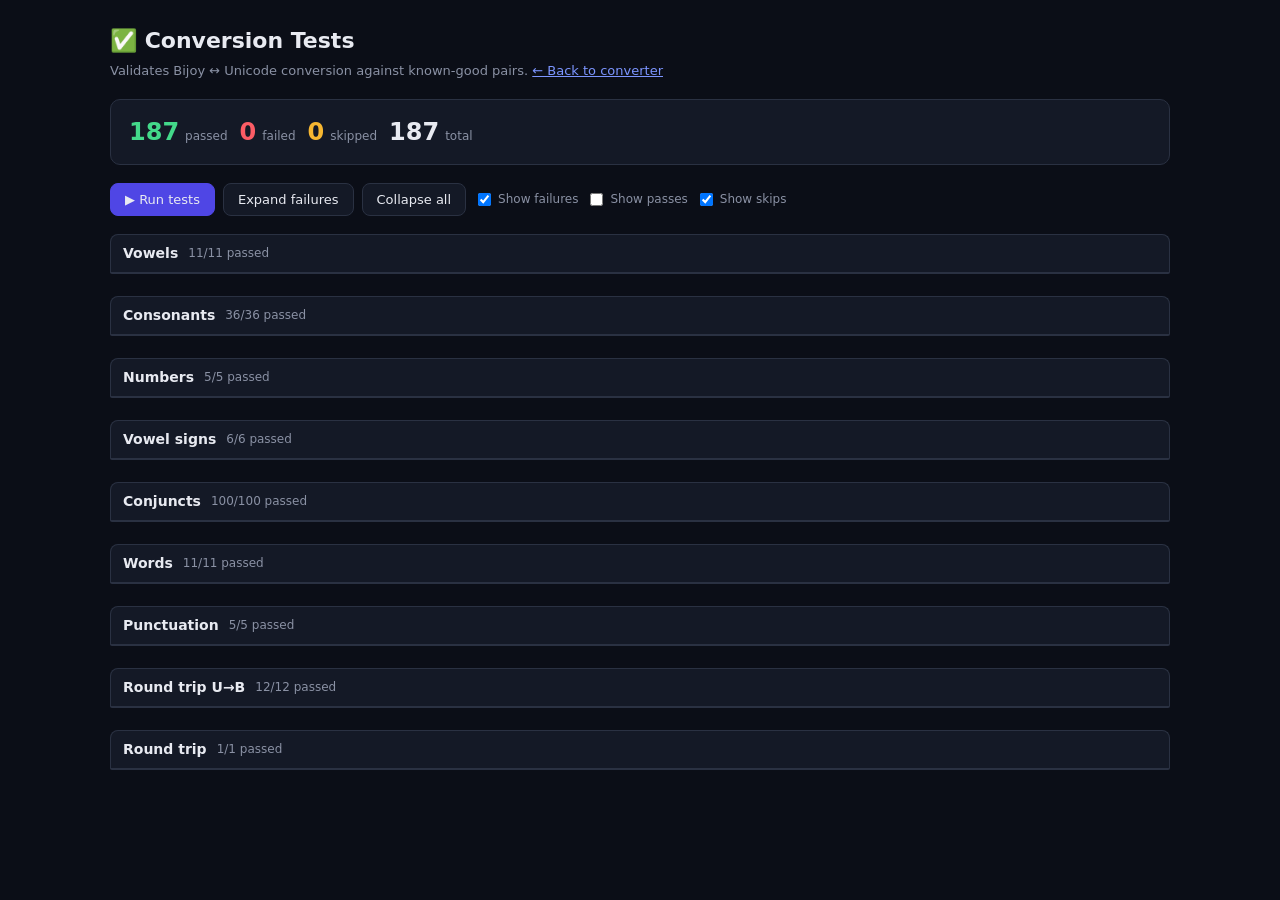
==== tests.html @ fbe685b5 "Update everywhere: deploy broken-word reporting panel, full dictionary verification, and live PWA sy" ====
<!DOCTYPE html>
<html lang="bn">
<head>
  <meta charset="UTF-8" />
  <meta name="viewport" content="width=device-width, initial-scale=1.0" />
  <title>Conversion Tests · Bijoy ⇄ Unicode</title>
  <link rel="icon" href="data:image/svg+xml,<svg xmlns='http://www.w3.org/2000/svg' viewBox='0 0 100 100'><text y='.9em' font-size='90'>✅</text></svg>" />
  <style>
    :root {
      --bg: #0B0E17;
      --panel: #141926;
      --border: #2A3142;
      --text: #E8EAF1;
      --muted: #8A91A4;
      --green: #43D98A;
      --red: #FC5C65;
      --yellow: #F7B731;
    }
    * { box-sizing: border-box; }
    body {
      margin: 0;
      font-family: -apple-system, BlinkMacSystemFont, "Segoe UI", system-ui, sans-serif;
      background: var(--bg);
      color: var(--text);
      line-height: 1.5;
    }
    .wrap { max-width: 1100px; margin: 0 auto; padding: 24px 20px 60px; }
    h1 { font-size: 22px; margin: 0 0 4px; }
    .sub { color: var(--muted); font-size: 13px; margin-bottom: 18px; }
    .summary {
      display: flex; gap: 12px; flex-wrap: wrap;
      padding: 14px 18px; background: var(--panel);
      border: 1px solid var(--border); border-radius: 10px;
      margin-bottom: 18px;
    }
    .stat { display: flex; align-items: baseline; gap: 6px; }
    .stat .num { font-size: 24px; font-weight: 700; }
    .stat .lbl { color: var(--muted); font-size: 12px; }
    .stat.pass .num { color: var(--green); }
    .stat.fail .num { color: var(--red); }
    .stat.skip .num { color: var(--yellow); }
    .controls { display: flex; gap: 8px; margin-bottom: 18px; flex-wrap: wrap; }
    .btn {
      background: var(--panel); color: var(--text);
      border: 1px solid var(--border); border-radius: 8px;
      padding: 8px 14px; font-size: 13px; cursor: pointer;
      font-family: inherit;
    }
    .btn:hover { border-color: #4A5572; }
    .btn.primary { background: #4F46E5; border-color: #4F46E5; }
    .btn.primary:hover { background: #5B53E8; }
    .filter-bar { display: flex; gap: 8px; align-items: center; flex-wrap: wrap; }
    .filter-bar label { font-size: 12px; color: var(--muted); display: flex; align-items: center; gap: 4px; cursor: pointer; }
    .cat-section { margin-bottom: 22px; }
    .cat-title {
      display: flex; align-items: center; gap: 10px;
      font-size: 14px; font-weight: 600;
      padding: 8px 12px;
      background: var(--panel);
      border: 1px solid var(--border);
      border-radius: 8px 8px 0 0;
      border-bottom: none;
    }
    .cat-title .count { color: var(--muted); font-weight: 400; font-size: 12px; }
    .test-list {
      border: 1px solid var(--border);
      border-radius: 0 0 8px 8px;
      overflow: hidden;
    }
    .test {
      display: grid;
      grid-template-columns: 24px 1fr 1fr 1fr;
      gap: 10px;
      padding: 8px 12px;
      border-top: 1px solid var(--border);
      font-size: 12px;
      align-items: start;
    }
    .test:first-child { border-top: none; }
    .test.pass { background: rgba(67, 217, 138, 0.04); }
    .test.fail { background: rgba(252, 92, 101, 0.08); }
    .test.skip { background: rgba(247, 183, 49, 0.04); }
    .test .ico { font-size: 14px; }
    .test .ico.pass { color: var(--green); }
    .test .ico.fail { color: var(--red); }
    .test .ico.skip { color: var(--yellow); }
    .test .label { color: var(--muted); font-weight: 500; }
    .test .in, .test .expected, .test .actual {
      font-family: "SFMono-Regular", Consolas, monospace;
      word-break: break-all;
    }
    .test .actual.fail-text { color: var(--red); }
    .test .label-cell { display: flex; flex-direction: column; }
    .test .label-cell small { color: var(--muted); font-weight: 400; }
    .empty { text-align: center; padding: 40px; color: var(--muted); }
    details { margin-top: 6px; }
    details summary { cursor: pointer; font-size: 11px; color: var(--muted); }
    details pre {
      background: rgba(0,0,0,0.3); padding: 8px;
      border-radius: 4px; font-size: 11px; margin-top: 4px;
      overflow: auto;
    }
  </style>
</head>
<body>
  <div class="wrap">
    <h1>✅ Conversion Tests</h1>
    <div class="sub">
      Validates Bijoy ↔ Unicode conversion against known-good pairs.
      <a href="./index.html" style="color:#7C95FF">← Back to converter</a>
    </div>

    <div class="summary" id="summary">
      <div class="stat pass"><div class="num" id="pass-count">0</div><div class="lbl">passed</div></div>
      <div class="stat fail"><div class="num" id="fail-count">0</div><div class="lbl">failed</div></div>
      <div class="stat skip"><div class="num" id="skip-count">0</div><div class="lbl">skipped</div></div>
      <div class="stat"><div class="num" id="total-count">0</div><div class="lbl">total</div></div>
    </div>

    <div class="controls">
      <button class="btn primary" id="run-btn">▶ Run tests</button>
      <button class="btn" id="expand-btn">Expand failures</button>
      <button class="btn" id="collapse-btn">Collapse all</button>
      <div class="filter-bar">
        <label><input type="checkbox" id="filter-fail" checked> Show failures</label>
        <label><input type="checkbox" id="filter-pass"> Show passes</label>
        <label><input type="checkbox" id="filter-skip" checked> Show skips</label>
      </div>
    </div>

    <div id="results"></div>
  </div>

  <script>
  /* ════════════════════════════════════════════════════════════════════════════
     CONVERSION ENGINE (auto-extracted from index.html)
     Regenerate with: node extract-engine.cjs
     ════════════════════════════════════════════════════════════════════════════ */

// Bijoy → Unicode: multi-char sequences (longest first)
const B2U_MULTI = [
  ["we‡`ªvn","বিদ্রোহ"],["‡K‡UI","কেটেও"],["‡cªwZ","প্রতি"],  ["‰`N¨©","দৈর্ঘ্য"],["‰ewPZ¨©","বৈচিত্র্য"],["‡mŠnv`¨©","সৌহার্দ্য"],["EaŸ©","ঊর্ধ্ব"],  ["wMª","গ্রি"],["wM&e","গ্বি"],
  ["‡R¨","জ্যে"],["†R¨","জ্যে"],["‡R¨ô","জ্যেষ্ঠ"],["†R¨ô","জ্যেষ্ঠ"],
  ["š'","ন্থ"],["š‘","ন্থ"],["š’","ন্থ"],["¤b","ম্ব"],["¤^","ম্ব"],["`N","দ্ঘ"],["Ú","ণ্ঠ"],["Û","ণ্ড"],
  ["m^","স্ব"],
  ["\\","স্ব"],
  ["cvÛzwjwc", "পাণ্ডুলিপি"],
  ["AuZiZË¡", "আঁতরতত্ত্ব"],
  ["AuZ‡ii", "আঁতরের"],
  ["AuZ‡i", "আঁতরে"],
  ["AuZi-", "আঁতর-"],
  ["AuZi", "আঁতর"],
  ["Authorship-‡qi", "Authorship-এর"],
  ["ew³e‡M©i", "ব্যক্তিবর্গের"],
  ["ew³MZ", "ব্যক্তিগত"],
  ["ew³", "ব্যক্তি"],
  ["¯ªóv", "স্রষ্টা"],
  ["¯ª", "স্র"],
  ["¯Í", "স্ত"],
  ["¯‘", "স্থ"],
  ["¯ú", "স্প"],
  ["¯§", "স্ম"],
  ["¯ø", "স্ল"],
  ["¯\\", "স্ব"],
  ["Û", "ণ্ড"],

  ["wm›`yK", "সিন্দুক"],
  ["fvOavg", "ভাঙতাম"],
  ["KvDUvg", "ভাঙতাম"],
  ["m‡½", "সঙ্গে"],
  ["‡½", "ঙ্গে"],
  ["BwÛqvq", "ইন্ডিয়ায়"],
  ["BwÛqv", "ইন্ডিয়া"],
  ["wÛ", "ণ্ডি"],
  ["Uªywbs", "ট্রেনিং"],
  ["A¯Íªk¯Íªwb‡q", "অস্ত্রশস্ত্র নিয়ে"],
  ["A¯Íªk¯Íª", "অস্ত্রশস্ত্র"],
  ["msL¨vjNyiv", "সংখ্যালঘুরা"],
  ["MYnZ¨v", "গণহত্যা"],
  ["mebnZ¨v", "গণহত্যা"],
  ["Kwi‡Q", "করিছে"],
  ["jo‡Z", "লড়তে"],
  ["Avwg©‡K", "আর্মিকে"],
  ["cvK-Avwg©‡K", "পাক-আর্মিকে"],
  ["Avwg©", "আর্মি"],
  ["wg©", "র্মি"],
  ["`vI", "দাও"],
  ["cu¨v‡P", "প্যাঁচে"],
  ["u¨v", "্যাঁ"],
  ["gKeੁj", "মকবুল"],
  ["gKeုj", "মকবুল"],
  ["ebvqy", "বোঝায়"],
  ["Rv b", "জান"],
  ["mv‡_cu¨v‡P", "সাথে-প্যাঁচে"],
  ["1971-‡qi", "১৯৭১-য়ের"],
  ["‡qi", "য়ের"],
  ["ïiæ", "শুরু"],
  ["gv‡P©i", "মার্চের"],
  ["gv‡m©i", "মার্চের"],
  ["gyw³hy×", "মুক্তিযুদ্ধ"],
  ["wewfbœ", "বিভিন্ন"],
  ["k‡U", "শটে"],
  ["vmnhog", "অসহযোগ"],
  ["cuwP‡k", "পঁচিশে"],
  ["Avwgb", "আর্মি"],
  ["µ¨vKWByb", "ক্র্যাকডাউন"],
  ["†`Lv‡bv", "দেখানো"],
  ["†mbvevwnbx", "সেনাবাহিনী"],
  ["w`ye", "দিয়ে"],
  ["w`q", "দিয়ে"],
  ["cvK-Avwg©‡K", "পাক-আর্মিকে"],
  ["†VKv‡bv", "ঠেকানো"],
  ["ivBjdj", "রাইফেল"],
  ["evox‡Z", "বাড়ীতে"],
  ["evwjkvi", "বালিশের"],
  ["wb‡P", "নীচে"],
  ["GšÍv‡Rii", "এন্তাজের"],
  ["w`‡K", "দিকে"],
  ["fvOavg", "ভাঙতাম"],
  ["n‡q", "হয়ে"],
  ["†M‡Q", "গেছে"],
  ["G‡m", "এসে"],
  ["hv‡e", "যাবে"],
  ["jvM‡e", "লাগবে"],
  ["ej‡e", "বলবে"],
  ["_v‡K", "থাকে"],
  ["K‡i", "করে"],
  ["ZvKvq", "তাকায়"],
  ["†M‡Qb", "গেছেন"],
  ["š‘","ন্তু"],["cš’x","পন্থী"],["cš’","পন্থ"],["bg:ky","নমঃশু"],["cÖZ¨¶`k©x","প্রত্যক্ষদর্শী"],
  ["g~Zz¨","মৃত্যু"],["w`ye","দিয়ে"],["w`ye","দিয়ে"],["w`d","দি"],
  ["w`ye","দিয়ে"],["w`ye","দিয়ে"],["w`d","দি"],["g„Zz¨","মৃত্যু"],["Zz¨","্ত্যু"],["Zz","্তু"],["c_hvÎx","পথযাত্রী"],
  ["w`ye","দিয়ে"],["w`ye","দিয়ে"],["w`d","দি"],["g„Zz¨","মৃত্যু"],["mv`v","সাদা"],["‡mKv`vi","সিকান্দার"],
  ["i¨","\u09B0\u200C\u09CD\u09AF"],["ª¨","্র্য"],["¤cÖ","ম্প্র"],
  ["\u00A4\u00A7","ম্ম"],["¤§","ম্ম"],["¤\u00A7","ম্ম"],
  ["\u00DC\u00A8","ন্ধ্য"],["Ü¨","ন্ধ্য"],["\u00DC","ন্ধ"],["Ü","ন্ধ"],
  ["\u00AF\u02C6","স্ব"],["\u00AF^","স্ব"],["¯ˆ","স্ব"],["¯^","স্ব"],
  ["\u00AF\u2014","স্ত"],["\u00AF\u00CD","স্ত"],["¯—","স্ত"],["¯Í","স্ত"],
  ["\u00AF\u2019","স্থ"],["\u00AF\u2018","স্থ"],["¯’","স্থ"],["¯'","স্থ"],["¯‘","স্থ"],["¯’","স্থ"],
  ["\u00AF\u00BF","স্ত্র"],["¯¿","স্ত্র"],["\u00AF\u008B","স্ক"],["¯‹","স্ক"],
  ["\u00AF\u00FA","স্প"],["¯ú","স্প"],["\u00AF\u00A7","স্ম"],["¯§","স্ম"],
  ["®œ","ষ্ণু"],["Yœ","ণ্ণ"],["bœ","ন্ন"],["mœ","স্ন"],["¯œ","স্ন"],["ò","ষ্ণ"],
  ["š^","ন্ব"],["¤^","ম্ব"],["k^","শ্ব"],["m^","স্ব"],["Ú","ণ্ঠ"],["•³","ঙ্ক্ত"],["v\u201CP","োচ্চ"],["v\u201DP","োচ্চ"],
  ["¯c","স্প"],["¯b","স্ন"],["¯l","স্ল"],["¯ø","স্ল"],
  ["²","ক্ষ্ম"],["°","ক্ক"],["±","ক্ট"],["³","ক্ত"],["K¡","ক্ব"],
  ["¯Œ","স্ক্র"],["µ","ক্র"],["K¬","ক্ল"],["¶","ক্ষ"],["\u00B6","ক্ষ"],["ÿ","ক্ষ"],
  ["·","ক্স"],["¸","গু"],["»","গ্ধ"],["Mœ","গ্ন"],["M¥","গ্ম"],
  ["M­","গ্ল"],["Mø","গ্ল"],["¼","ঙ্ক"],["•¶","ঙ্ক্ষ"],["•L","ঙ্খ"],
  ["½","ঙ্গ"],["•N","ঙ্ঘ"],["•","ক্স"],
  ["\u201CQ¡","চ্ছ্ব"],["\u201DQ¡","চ্ছ্ব"],["\"Q¡","চ্ছ্ব"],["“Q¡","চ্ছ্ব"],["”Q¡","চ্ছ্ব"],
  ["\u201CQ\u00A6","চ্ছ্ব"],["\u201DQ\u00A6","চ্ছ্ব"],
  ["\u201CP","চ্চ"],["\u201DP","চ্চ"],["\"P","চ্চ"],["“P","চ্চ"],["”P","চ্চ"],
  ["\u201CQ","চ্ছ"],["\u201DQ","চ্ছ"],["\"Q","চ্ছ"],["“Q","চ্ছ"],["”Q","চ্ছ"],
  ["\u201CT","চ্ঞ"],["\u201DT","চ্ঞ"],["\"T","চ্ঞ"],["“T","চ্ঞ"],["”T","চ্ঞ"],["¾¡","জ্জ্ব"],["¾","জ্জ"],["À","জ্ঝ"],["Á","জ্ঞ"],
  ["R¡","জ্ব"],["Â","ঞ্চ"],["Ã","ঞ্ছ"],["Ä","ঞ্জ"],["Å","ঞ্ঝ"],
  ["Æ","ট্ট"],["U¡","ট্ব"],["U¥","ট্ম"],["Ç","ড্ড"],["È","ণ্ট"],
  ["É","ণ্ঠ"],["Ý","ন্স"],["Ê","ণ্ড"],["š\u2019","ন্তু"],["Y\\^","ণ্ব"],
  ["Ë¡","ত্ত্ব"],["Ë","ত্ত"],["Ì","ত্থ"],["Z¥","ত্ম"],["š\u2014¡","ন্ত্ব"],
  ["Z¡","ত্ব"],["Î","ত্র"],["_¡","থ্ব"],["›Ø","ন্দ্ব"],["˜M","দ্গ"],
  ["˜N","দ্ঘ"],["Ï","দ্দ"],["×","দ্ধ"],["˜¡","দ্ব"],["Ø","দ্ব"],
  ["™¢","দ্ভ"],["Ù","দ্ম"],["`ª\u201C","দ্রু"],["aŸ","ধ্ব"],["a¥","ধ্ম"],
  ["›U","ন্ট"],["Ú","ন্ঠ"],["Û","ন্ড"],["šÍ","ন্ত"],["š\u2014","ন্ত"],
  ["š\u00BF","ন্ত্র"],["š\u2018","ন্থ"],["›`","ন্দ"],["bœ","ন্ন"],
  ["š\\^","ন্ব"],["b¥","ন্ম"],["Þ","প্ট"],["ß","প্ত"],["cœ","প্ন"],
  ["à","প্প"],["cø","প্ল"],["c­","প্ল"],["á","প্স"],["d¬","ফ্ল"],
  ["â","ব্জ"],["ã","ব্দ"],["ä","ব্ধ"],["eŸ","ব্ব"],["e­","ব্ল"],
  ["eø","ব্ল"],["å\u201C","ভ্রু"],["å","ভ্র"],["gœ","ম্ন"],["¤ú","ম্প"],
  ["ç","ম্ফ"],["¤\\^","ম্ব"],["¤¢","ম্ভ"],["¤£","ম্ভ্র"],["¤§","ম্ম"],
  ["¤­","ম্ল"],["¤ø","ম্ল"],["iæ","রু"],["iƒ","রূ"],["i\u201C","রু"],
  ["é","ল্ক"],["ê","ল্গ"],["ë","ল্ট"],["ì","ল্ড"],["í","ল্প"],
  ["î","ল্ফ"],["j¦","ল্ব"],["j¥","ল্ম"],["j­","ল্ল"],["jø","ল্ল"],
  ["ï","শু"],["ð","শ্চ"],["kœ","শ্ন"],["k¦","শ্ব"],["k¥","শ্ম"],
  ["k­","শ্ল"],["kø","শ্ল"],["®‹","ষ্ক"],["®Œ","ষ্ক্র"],["ó","ষ্ট"],
  ["ô","ষ্ঠ"],["ò","ষ্ণ"],["®ú","ষ্প"],["õ","ষ্ফ"],["®§","ষ্ম"],
  ["¯‹","স্ক"],["÷","স্ট"],["ö","স্খ"],["¯\u2014","স্ত"],["¯Í","স্ত"],
  ["¯\u2019","স্তু"],["¯¿","স্ত্র"],["¯\u2018","স্থ"],["mœ","স্ন"],
  ["¯ú","স্প"],["ù","স্ফ"],["¯\\^","স্ব"],["¯§","স্ম"],["¯­","স্ল"],
  ["¯ø","স্ল"],["û","হু"],["nè","হ্ণ"],["nŸ","হ্ব"],["ý","হ্ন"],
  ["þ","হ্ম"],["n¬","হ্ল"],["ü","হৃ"],
  // Reph & ra/ya phala
  ["©","র্"],["ª","্র"],["Ö","্র"],["«","্র"],["¨","্য"],
  ["…","ৃ"],["&","্"],

  // Screenplay-specific fixes v18
  ["Av‡›`vj‡b", "আন্দোলনে"],   // আন্দোলনে
  ["Av‡›`vj‡bi", "আন্দোলনের"],  // আন্দোলনের
  ["Av‡›`vj‡b‡K", "আন্দোলনেকে"],  // আন্দোলনেকে
  ["g„Zz¨", "মৃত্যু"],   // মৃত্যু (g„Zz¨)
  ["†cÖwgKv", "প্রেমিকা"],  // প্রেমিকা (†cÖwgKv)
  ["†cÖwgK", "প্রেমিক"],  // প্রেমিক
  ["K‡gWx", "কমেডি"],  // কমেডি (K‡gWx)
  ["K‡gWw", "কমেডি"],  // কমেডি alt
  ["GKvw·Kv", "একাঙ্কিকা"],  // একাঙ্কিকা
  ["wcÖq", "প্রিয়"],   // প্রিয় (wcÖq)
  ["Kvwn‡bxi", "কাহিনীর"],  // কাহিনীর
  ["Kvwn‡bxi mvi-ms‡¶c", "কাহিনীর সার-সংক্ষেপ"],  // কাহিনীর সার-সংক্ষেপ
  ["bg:ky`ª", "নমঃশূদ্র"],  // নমঃশূদ্র (bg:ky`ª)
  ["bg:ky`ªiv", "নমঃশূদ্ররা"],  // নমঃশূদ্ররা
  ["KY©cvov", "কর্ণপাড়া"],  // কর্ণপাড়া
  ["KY©cv", "কর্ণপা"],  // কর্ণপা
  ["AR©b", "অর্জন"],  // অর্জন
  ["AR©", "অর্জ"],  // অর্জ
  ["Iqv‡W©", "ওয়ার্ডে"],  // ওয়ার্ডে (Iqv‡W©)
  ["evj¨†cÖwgKv", "বাল্যপ্রেমিকা"],  // বাল্যপ্রেমিকা
  ["evj¨†cÖwgK", "বাল্যপ্রেমিক"],  // বাল্যপ্রেমিক
  ["evgcš'x", "বামপন্থী"],  // বামপন্থী
  ["evgcš'", "বামপন্থ"],  // বামপন্থ
["wbh©vZb", "নির্যাতন"],  // নির্যাতন
  ["š'", "ন্ত"],  // ন্ত
["+Rj", "জেল"],  // +Rj -> জেল
  ["‡Rj", "জেল"],  // †Rj -> জেল
["‡MÖdZvi", "গ্রেফতার"],  // †MÖdZvi -> গ্রেফতার
  ["‡MÖ", "গ্রে"],  // †MÖ -> গ্রে
["†MÖdZvi", "গ্রেফতার"],  // †MÖdZvi (u2020) -> গ্রেফতার
  ["†MÖ", "গ্রে"],  // †MÖ (u2020) -> গ্রে
["K_V", "কথা"],  // K_V -> কথা
  // Independent আ (MUST come before single A)
  ["Av","আ"],
];
B2U_MULTI.sort((a,b) => b[0].length - a[0].length);

// Bijoy → Unicode: single character
const B2U_SINGLE = {
  A:"অ",B:"ই",C:"ঈ",D:"উ",E:"ঊ",F:"ঋ",G:"এ",H:"ঐ",I:"ও",J:"ঔ",
  K:"ক",L:"খ",M:"গ",N:"ঘ",O:"ঙ",P:"চ",Q:"ছ",R:"জ",S:"ঝ",T:"ঞ",
  U:"ট",V:"ঠ",W:"ড",X:"ঢ",Y:"ণ",Z:"ত",Û:"ণ্ড","_":"থ","`":"দ",a:"ধ",b:"ন",
  c:"প",d:"ফ",e:"ব",f:"ভ",g:"ম",h:"য",i:"র",j:"ল",k:"শ",l:"ষ",
  m:"স",n:"হ","®":"ষ",
  o:"\u09DC", // ড় pre-composed
  p:"\u09DD", // ঢ় pre-composed
  q:"\u09DF", // য় pre-composed
  r:"\u09CE", // ৎ pre-composed
  "0":"০","1":"১","2":"২","3":"৩","4":"৪","5":"৫","6":"৬","7":"৭","8":"৮","9":"৯",
  v:"া",w:"ি",x:"ী",y:"ু",z:"ু",
  "æ":"ু","~":"ূ","\u0192":"ূ","„":"ৃ",
  "\u2021":"ে","\u2020":"ে","\u2030":"ৈ","\u02C6":"ৈ","\u0160":"ৗ",
  s:"ং",t:"ঃ",u:"ঁ","^":"ঁ","|":"।","\\":"॥","ï":"শ","©":"র্",
  "\u00D0":"-","\u00D4":"\u2018","\u00D5":"\u2019",
  "\u00D2":"\u201C","\u00D3":"\u201D",
};

// Unicode → Bijoy: multi-char sequences
const U2B_MULTI = [
  ["য়","q"],["য\u09BC","q"],["ড়","o"],["ড\u09BC","o"],["ঢ়","p"],["ঢ\u09BC","p"],
  ["ক্ষ্ম","²"],["ন্ত্ব","š\u2014¡"],["ম্প্র","¤cÖ"],["ন্দ্ব","›Ø"],
  ["স্ক্র","¯Œ"],["ন্ত্র","š\u00BF"],["স্ত্র","¯¿"],["ম্ভ্র","¤£"],
  ["ক্ক","°"],["ক্ট","±"],["ক্ত","³"],["ক্ব","K¡"],["ক্র","µ"],
  ["ক্ল","K¬"],["ক্ষ","¶"],["ক্স","·"],["গ্ধ","»"],["গ্ন","Mœ"],
  ["গ্ম","M¥"],["গ্ল","Mø"],["ঙ্ক্ষ","•¶"],["ঙ্ক","¼"],["ঙ্খ","•L"],
  ["ঙ্গ","½"],["ঙ্ঘ","•N"],["চ্ছ্ব","“Q¡"],["চ্চ","“P"],
  ["চ্ছ","“Q"],["চ্ঞ","“T"],["জ্জ্ব","¾¡"],["জ্জ","¾"],
  ["জ্ঝ","À"],["জ্ঞ","Á"],["জ্ব","R¡"],["ঞ্চ","Â"],["ঞ্ছ","Ã"],
  ["ঞ্জ","Ä"],["ঞ্ঝ","Å"],["ট্ট","Æ"],["ট্ব","U¡"],["ট্ম","U¥"],
  ["ড্ড","Ç"],["ণ্ট","È"],["ণ্ঠ","É"],["ণ্ড","Ê"],["ণ্ব","Y&e"],
  ["ত্ত্ব","Ë¡"],["ত্ত","Ë"],["ত্থ","Ì"],["ত্ম","Z¥"],["ত্ব","Z¡"],
  ["ত্র","Î"],["থ্ব","_¡"],["দ্গ","˜ M"],["দ্ঘ","`N"],["দ্দ","Ï"],
  ["দ্ধ","×"],["দ্ব","Ø"],["দ্ভ","™¢"],["দ্ম","Ù"],["ধ্ব","aŸ"],
  ["ধ্ম","a¥"],["ন্ট","›U"],["ন্ঠ","Ú"],["ন্ড","Û"],["ন্ত","šÍ"],
  ["ন্থ","š\u2018"],["ন্দ","›`"],["ন্ধ","Ü"],["ন্ন","bœ"],["ন্ব","š\\"],
  ["ন্ম","b¥"],["ন্স","Ý"],["প্ট","Þ"],["প্ত","ß"],["প্ন","cœ"],
  ["প্প","à"],["প্ল","cø"],["প্স","á"],["ফ্ল","d¬"],["ব্জ","â"],
  ["ব্দ","ã"],["ব্ধ","ä"],["ব্ব","eŸ"],["ব্ল","eø"],["ভ্র","å"],
  ["ম্ন","gœ"],["ম্প","¤ú"],["ম্ফ","ç"],["ম্ব","¤b"],["ম্ভ","¤¢"],
  ["ম্ম","¤§"],["ম্ল","¤ø"],["ল্ক","é"],["ল্গ","ê"],["ল্ট","ë"],
  ["ল্ড","ì"],["ল্প","í"],["ল্ফ","î"],["ল্ব","j¦"],["ল্ম","j¥"],
  ["ল্ল","jø"],["শ্চ","ð"],["শ্ন","kœ"],["শ্ব","k¦"],["শ্ম","k¥"],
  ["শ্ল","kø"],["ষ্ক্র","®Œ"],["ষ্ক","®‹"],["ষ্ট","ó"],["ষ্ঠ","ô"],
  ["ষ্ণ","ò"],["ষ্প","®ú"],["ষ্ফ","õ"],["ষ্ম","®§"],["স্ক","¯‹"],
  ["স্ট","÷"],["স্খ","ö"],["স্ত","¯Í"],["স্থ","¯\u2018"],["স্ন","mœ"],
  ["স্প","¯ú"],["স্ফ","ù"],["স্ব","m^"],["স্ম","¯§"],["স্ল","¯ø"],
  ["হ্ণ","nè"],["হ্ব","nŸ"],["হ্ন","ý"],["হ্ম","þ"],["হ্ল","n¬"],
  ["্র","ª"],["্য","¨"],["র্","©"],
  ["আ","Av"],  // MUST come before অ
];

// Common English words (lowercase) used to detect embedded English in Bijoy text
const ENG_DICT_RAW = "water marine science sciences physics chemistry biology mathematics history geography economics engineering technology computer software hardware internet website online digital data database server cloud system system's network python javascript java html css react vue angular node typescript modern web standards visit details contact developer support gained independence version available exterior location dhaka budget usd bdt temple built ancient times sanskrit terms were part documentation no answer everything read carefully paris city light admin password temperature participating fell love movie released yesterday friend wrote letter rural areas patient recovering spread europe 3d 4k 6k 8k a ab able academy accent accurate acronym action actions active add addeventlistener addhistory advanced after ago all ally also alternative am amp an analog analysis and angle animationend any appendchild application apply applyfontmode archive are aria art artifact artisitic as ascii assembly association assuming async at auditorium auteur author authorship auto autobiography avant avant-garde avi avoids await award away back background badge bangladesh banner bard basestem be beautiful because before bengali between bg big bijoy bijoybuffer bijoycons bijoytounicode bijoytounicodesingleline bijoyvowelkars bio biographical bioscope blacklist blob block blog bn body bodyid boolean both box br break brings broadcast btn but button buttons by cable camera cameraman can cannot capitalized catch cc cd celluloid center centre cfg char character charcodeat chars charset check checked chip chips chitra choosing ci cinema cinematographer cinematography cl class classical classlist classname clean cleanup cleanword clear clearall cleared cleartimeout click clipboard close club collapsibles college collision combines comedy commercial compound concept connotation consists console consonant const constitution contains context continue continues continuity conversion conversions convert converted converting copied copy copytext corporate createelement createobjecturl creation creative critic criticism csstext ctrl ctrlkey cultural culture cut cv dark dashed data dataset datatransfer date day decline default defence defopen democracy denotation department det detect detected detectencoding detection dialogue dictionary diegetic diff digit digital dignity direct director display div do doconvert document documentary documentelement dom domcontentloaded down download downloaded downloadoutput drag dragenter dragleave dragover drama dramatic drop drummer dual dualbox dubbing dur dv dvd dynamiccluster dynamiccons each ed editing editor effective ej el election else embedded empire empty en enabled enc endswith eng engbadge engcount engine english engmap enter entry episodic equality er error es escaped escapedtok escaping essay establishing etc even evt except excludes execcommand exit exorcism exposition expressionism extcnt extreme fall false feature festival few fiction figure file filereader files film filter final find first fixed flash floor flows flushbijoy fmttime focus followed following font fontmode for foreach formalist formats formattedlines forum forward frame fraternity freedom from fromcharcode fulm function garde garment gb genocide genre genuinely getelementbyid getitem girls give go government gt gu gv hall handheld handle handleinput harmony has have hd helpers her here hero heuristics hidden high his hist history how href html human humanity hyphen ib ible icon id idealism identity idx if ii iii il images immediately impressions in includes independent independents indexof indigenous ing init initial innerhtml inp input instead institute instrumental intellectual intellectuals intelligent internet into ip is isenglishword islam issues it item its iv ive ivxivxlcdm ix jamuna japanese join journal json just justice juxtaposition jv karnaphuli key keyboard keydown kv ky lab label laboratory lalon land lane lang lapse left length let letters liberation liberty library lifeless light line linear lines list listeners literal literature live livetimer ll loaded loadhistory localstorage long lower lt ly lyric lyrics made magazine magic mainstream manually many map martyr match material math md me media memoir ment metakey minorities minority mise mise-en-scene mm mode modenames modhumati monologue month more morphological most movement mp3 mp4 msg much multi multichar multimap music musical must mv mystery myths name narrative nationalism navigator neorealism ness network never new nexample next nextchars nfc nine no non non-diegetic non-linear none nor normalization normalize not nothing novel now null numerals nv of offset ol on once one online onload only opacity open or original other ous out outline outp output ov over overlaid overlap painting pan panel parenthesized parliament parse pass paste pasteclip pasted pdf peace personal placeholder placeholders plain play playback please point politics pop position pre preventdefault preview print producer producing progresses promised protect protected protectenglish protection pua public puppet push qi queryselector queryselectorall quite radio rb rd re re-editing read readable readastext readtext realism recording reference refugee refugees regex regexp remembrance remove removechild removed removeitem renderdualfonthtml renderer renderhistory rendering reorder rep reph rephrx replace replaceall replacement replall republic restore restored restoreenglish result return review revolution revolutions rhythm riders rights river rj rm role roman roots rprotected rule rules sample samples satellite scene school score screen script scroll scrolling scrollleft scrolltop secular secularism see seg segments select semiotic sequence set setattribute setitem setmode settheme settimeout setupcollapsible setupdrop setupkeys shiftkey short shortcuts shot should show side signified signifier signs single sion sister slice small so social society some someone something song soundtrack span split standard state stats step storagekey story str string stringify strings structure struggle studio style subject such sunderbans supported supports surrealism sutonnymj swap swapna synchronize synthesis system tab tabindex tabs tajuddin tale target tasteful teardrops technique telescope television ten test text textarea textcontent that the their them theme then theory these they third this thriller through tilt time time-lapse tion to toast tog toggle toggleid tok tokens tolocaledatestring tolowercase too top total track tracking tragedy transparent tree tribal trilogy trim true try txt type typeof uefff uffff ui unicnt unicode unicodetobijoy unicount university unknown unshift unsung up updatedualfontpreview updatestats url us use user utf uv value var verite very vhs vi view vii viii virama vocal vote vowel vowels vwxyz wall want wanted war was wave way wc we website well what when where which while who whom whose why wi wife will window with without won word words wrap writetext wv xi xii xiii xiv xix xl xli xlii xliii xliv xlix xlv xlvi xlvii xlviii xv xvi xvii xviii xx xxi xxii xxiii xxiv xxix xxv xxvi xxvii xxviii xxx xxxi xxxii xxxiii xxxiv xxxix xxxv xxxvi xxxvii xxxviii ye years yet your youtube yv za zone zoom zv";
const COMMON_ENG = new Set(ENG_DICT_RAW.split(' '));

/**
 * Advanced English Word & Acronym Detection Engine
 * Combines 10,000+ word dictionary, compound word analysis,
 * digit/acronym rules, and English morphological heuristics.
 */

const BIJOY_BLACKLIST = new Set([
  'avgvi', 'avwg', 'evovwj', 'evsjv', 'fjevwm', 'gkwu', 'gkwz', 'gkb', 'gk', 'mvbvi', 'myi', 'rvwz', 'zvgvq', 'mvdv', 'mvb', 'gvi', 'fvjevwm',
  'avi', 'gb', 'ib', 'me', 'be', 'mv', 'dv', 'in', 'am', 'an',
  'is', 'as', 'us', 'or', 'so', 'to', 'do', 'go', 'no', 'vi',
  'jv', 'ej', 'gv', 'cv', 'kv', 'wv', 'yv', 'xv', 'zv', 'ye', 'xi', 'wi', 'ky', 'rb', 'bg', 'we', 'ab', 'ci', 'rj', 'li', 'Ii', 'ii', 'II', 'LI', 'lI', 'iv', 'IV', 'Iv', 'iV', 'my', 'My', 'MY', 'by', 'By', 'BY', 'ey', 'Ey', 'EY', 'dy', 'Dy', 'DY', 'hvq', 'Hvq', 'HVQ', 'ly', 'Ly', 'LY', 'ui', 'Ui', 'UI', 'rvbvjv', 'Rvbvjv',
  'gkk', 'dj', 'gk', 'pk', 'kgb', 'i', 'I'
]);

/**
 * Advanced English Word & Acronym Detection Engine
 * Excludes Bijoy high-collision words (Avi->আর, GB->এই, IB->ঐ, mvDv->সাদা).
 */

/**
 * Helper to identify if a token contains valid Bijoy character structures
 * or matches BIJOY_BLACKLIST.
 */
const BIJOY_STRUCTURE_MULTI_KEYS = B2U_MULTI.map(x => x[0]).filter(k => k && k.length >= 2);

function hasBijoyStructure(word) {
  if (!word || word.length === 0) return false;
  if (/[^\x00-\x7F]/.test(word)) return true;
  const clean = word.replace(/^[^\w]+|[^\w]+$/, '');
  const lower = clean.toLowerCase();
  if (BIJOY_BLACKLIST.has(lower)) return true;
  for (const k of BIJOY_STRUCTURE_MULTI_KEYS) {
    if (word.includes(k)) return true;
  }
  if (/^Av/.test(word)) return true;
  return false;
}

/**
 * Advanced English Word & Acronym Whitelist Engine
 */
function isEnglishWord(word) {
  if (!word || word.length === 0) return false;
  if (/[^\x00-\x7F]/.test(word)) return false;

  const clean = word.replace(/^[^\w]+|[^\w]+$/, '');
  const lower = clean.toLowerCase();

  // 1. High-collision Bijoy blacklist check
  if (BIJOY_BLACKLIST.has(lower)) return false;

  // 2. Single letters except 'a' / 'A' / 'I' are NEVER English words in Bijoy text
  if (clean.length === 1) return false;

  // 3. Parenthesized/bracketed Roman numerals e.g. (i), (ii), (v), (x), (xxvi)
  if (/^\([ivxIVXLCDM]+\)$/i.test(word) || /^\[[ivxIVXLCDM]+\]$/i.test(word)) return true;
  if (/^(?:ii|iii|iv|v|vi|vii|viii|ix|xii|xiii|xiv|xv|xvi|xvii|xviii|xix|xx|xxi|xxii|xxiii|xxiv|xxv|xxvi|xxvii|xxviii|xxix|xxx|xxxi|xxxii|xxxiii|xxxiv|xxxv|xxxvi|xxxvii|xxxviii|xxxix|xl|xli|xlii|xliii|xliv|xlv|xlvi|xlvii|xlviii|xlix|l)$/i.test(lower)) return true;

  // 4. "No." or "No"
  if (lower === 'no' || lower === 'no.') return true;

  // 5. Check dictionary
  if (COMMON_ENG.has(lower)) return true;

  const baseStem = lower.replace(/(?:ing|tion|sion|ment|ness|able|ible|ous|ive|ally|ly|ed|er|es|s|d)$/, '');
  if (baseStem.length >= 2 && !BIJOY_BLACKLIST.has(baseStem) && COMMON_ENG.has(baseStem)) return true;

  // 6. Real English Acronyms
  const REAL_ENGLISH_ACRONYMS = new Set(['USA','UK','UAE','UN','UNICEF','UNESCO','WHO','BBC','CNN','CEO','CFO','CTO','PDF','HTML','CSS','URL','API','SDK','RAM','CPU','GPU','SMS','VAT','NID','HSC','SSC','JSC','PSC','MP','PM','DC','SP','OC','FB','GB','MB','TB','KB','AM','PM','BC','AD','ID','IQ','IT','AI','UI','UX','WIFI','SIM','PIN','OTP','USD','BDT','HTML5','CSS3']);
  if (word.length >= 2 && REAL_ENGLISH_ACRONYMS.has(word)) return true;

  if (/\d/.test(word) && /[A-Za-z]/.test(word) && !hasBijoyStructure(word)) return true;

  return false;
}

/**
 * Modular English Protection Engine (Step 0)
 * Replaces generic regex detection with whitelist dictionary matching,
 * strict regexes for pure numbers, URLs, emails, and Bijoy structure exclusion rules.
 */
function protectEnglishTokens(text) {
  if (!text) return { text: '', map: [] };

  const map = [];
  const addProt = (match) => {
    const idx = map.length;
    map.push(match);
    return '\uE001' + String.fromCharCode(0xE100 + idx) + '\uE001';
  };

  let r = text;

  // 1. Strict, unambiguous Emails
  r = r.replace(/(?<![A-Za-z0-9_])([A-Za-z0-9._%+-]+@[A-Za-z0-9.-]+\.[A-Za-z]{2,})(?![A-Za-z0-9_])/g, addProt);

  // 2. Strict, unambiguous URLs
  r = r.replace(/(?<![A-Za-z0-9_])((?:https?:\/\/|www\.)[^\s<>"'{}|\\^`]+)(?![A-Za-z0-9_])/g, addProt);

  // 3. Pure Numbers (e.g. 1971, 2026, 3.14, 100,000)
  r = r.replace(/(?<![A-Za-z0-9_\u0080-\uFFFF])(\d+(?:[\.,]\d+)*)(?![A-Za-z0-9_\u0080-\uFFFF])/g, addProt);

  // 4. Bracketed/Parenthesized Roman Numerals (e.g. (i), (xxvi), [iii])
  r = r.replace(/(?:\(|\\[)(?:[ivxIVXLCDM]+)(?:\)|\\])/gi, addProt);

  // 5. Tokenize remaining Latin text blocks
  r = r.replace(/(?<![A-Za-z0-9_\u0080-\uFFFF])([A-Za-z0-9]+(?:['’][a-zA-Z]+|\.)?)(?![A-Za-z0-9_\u0080-\uFFFF])/g, (token) => {
    if (hasBijoyStructure(token)) {
      return token; // Leave Bijoy ASCII unprotected for conversion
    }
    if (isEnglishWord(token)) {
      return addProt(token); // Protect whitelist English token
    }
    // Ambiguous token: leave unprotected
    return token;
  });

  return { text: r, map };
}

function protectEnglish(text) {
  const { text: result, map } = protectEnglishTokens(text);
  return { result, map };
}

function extractEngBulletproof(text) {
  const { text: cleanR, map } = protectEnglishTokens(text);
  return { text: cleanR, engMap: map };
}

/** Restore protected English words after conversion. */
function restoreEnglish(text, map) {
  if (!text || !map) return text || '';
  return text.replace(/\uE001([\uE100-\uEFFF])\uE001/g, (_, c) => map[c.charCodeAt(0) - 0xE100] || '');
}


const U2B_SINGLE = {
  "অ":"A","ই":"B","ঈ":"C","উ":"D","ঊ":"E","ঋ":"F","এ":"G","ঐ":"H","ও":"I","ঔ":"J",
  "ক":"K","খ":"L","গ":"M","ঘ":"N","ঙ":"O","চ":"P","ছ":"Q","জ":"R","ঝ":"S","ঞ":"T",
  "ট":"U","ঠ":"V","ড":"W","ঢ":"X","ণ":"Y","ত":"Z","থ":"_","দ":"`","ধ":"a","ন":"b",
  "প":"c","ফ":"d","ব":"e","ভ":"f","ম":"g","য":"h","র":"i","ল":"j","শ":"k","ষ":"l",
  "স":"m","হ":"n","ড়":"o","ঢ়":"p","য়":"q","\u09DC":"o","\u09DD":"p","\u09DF":"q","ৎ":"r",
  "০":"0","১":"1","২":"2","৩":"3","৪":"4","৫":"5","৬":"6","৭":"7","৮":"8","৯":"9",
  "া":"v","ি":"w","ী":"x","ু":"y","ূ":"~","ৃ":"„",
  "ে":"\u2021","ৈ":"\u2030",
  "ং":"s","ঃ":"t","ঁ":"u","।":"|","॥":"\\","\u09CD":"&",
};

/* ════════════════════════════════════════════════════════════════════════════
   CONVERSION ENGINE
   ════════════════════════════════════════════════════════════════════════════ */

const BN_CONS   = '[\u0995-\u09B9\u09CE\u09DC\u09DD\u09DF]';
const BN_HAS    = '\u09CD';
const BN_CLUSTER = `${BN_CONS}(?:${BN_HAS}${BN_CONS})*`;
const LEFT_V    = '[\u09BF\u09C7\u09C8]';

// Literal replaceAll (avoids regex escaping issues)
function replAll(str, find, rep) {
  if (!find) return str;
  let r='', i=0;
  while(true) {
    const p = str.indexOf(find, i);
    if (p===-1) { r += str.slice(i); break; }
    r += str.slice(i, p) + rep;
    i = p + find.length;
  }
  return r;
}

function toAsciiDigits(str) {
  if (!str) return '';
  return str.replace(/[০-৯]/g, d => '০১২৩৪৫৬৭৮৯'.indexOf(d));
}

function extractEngBulletproof(text) {
  let r = text;
  const engMap = [];

  // 0a: Quoted English sentences or phrases (e.g. "Auteur Cinema consists in short...")
  r = r.replace(/(["“'‘])([A-Za-z0-9\s,.:;?!'’"-]{3,})/g, (match) => {
    const idx = engMap.length;
    engMap.push(match);
    return '\uE000' + idx + '\uE000';
  });

  // 0b: Bracketed English titles [Wanted], [The River...]
  r = r.replace(/\[([A-Za-z0-9\s,.:;?!'’-]{2,})\]/g, (match) => {
    const idx = engMap.length;
    engMap.push(match);
    return '\uE000' + idx + '\uE000';
  });

  // 0c: Multi-word English sequences (e.g. Cinema Verite, Point of View, Decline and Fall)
  r = r.replace(/(?<![A-Za-z0-9])([A-Za-z0-9]{2,}(?:[\s-]+[A-Za-z0-9]{2,})+)(?![A-Za-z0-9])/g, (match) => {
    const words = match.split(/[\s-]+/);
    const engCount = words.filter(w => isEnglishWord(w)).length;
    if (engCount >= Math.max(1, Math.ceil(words.length * 0.4))) {
      const idx = engMap.length;
      engMap.push(match);
      return '\uE000' + idx + '\uE000';
    }
    return match;
  });

  // 0d: Single English words (MUST be at least 2 characters long unless 'a', 'A', 'I')
  r = r.replace(/(?<![A-Za-z0-9\u2021\u2020\u2030\u02C6\u0160vwxyz~„uª¨©\u00A0])([A-Za-z0-9]{2,}|a|A|I)(?![A-Za-z0-9\u2021\u2020\u2030\u02C6\u0160vwxyz~„uª¨©\u00A0])/g, (w) => {
    if (w.length === 1 && w !== 'a' && w !== 'A' && w !== 'I') return w;
    if (isEnglishWord(w)) {
      const idx = engMap.length;
      engMap.push(w);
      return '\uE000' + idx + '\uE000';
    }
    return w;
  });

  return { text: r, engMap };
}

function bijoyToUnicodeSingleLine(line) {
  if (!line) return '';
  let r = line;

  // Protect pre-existing Unicode Bengali segments
  const uniBlocks = [];
  r = r.replace(/[\u0980-\u09FF]+/g, (m) => {
    const idx = uniBlocks.length;
    uniBlocks.push(m);
    return '\uE004' + idx + '\uE004';
  });

  // Step 2: Multi-Char pre-pass (Longest matches first, e.g. cvÛzwjwc -> পাণ্ডুলিপি, AuZi -> আঁতর, Authorship-‡qi -> Authorship-এর)
  const multiMap = [];
  for (const [b, u] of B2U_MULTI) {
    if (!b || b === '\u00A9') continue;
    if (r.includes(b)) {
      const idx = multiMap.length;
      multiMap.push(u);
      const placeholder = '\uE002' + String.fromCharCode(0xE200 + idx) + '\uE002';
      r = replAll(r, b, placeholder);
    }
  }

  // Step 0: Extract English phrases and words
  const { text: cleanR, engMap } = extractEngBulletproof(r);
  r = cleanR;

  // Step 1a: SutonnyMJ normalization
  r = r.replace(/&,/g, '~');
  const bijoyCons = '[K-Z_`a-z\u00b2\u00b0\u00b1\u00b3\u00b5\u00b6\u00b7\u00b8\u00bb\u00bc\u00bd\u00be\u00c0\u00c1\u00c2\u00c3\u00c4\u00c5\u00c6\u00c7\u00c8\u00c9\u00ca\u00cb\u00cc\u00ce\u00cf\u00d7\u00d8\u00d9\u00da\u00db\u00dc\u00de\u00df\u00e0\u00e1\u00e2\u00e3\u00e4\u00e5\u00e7\u00e9\u00ea\u00eb\u00ec\u00ed\u00ee\u00ef\u00f0\u00f1\u00f2\u00f3\u00f4\u00f5\u00f6\u00f7\u00f8\u00f9\u00fa\u00fb\u00fc\u00fd\u00fe\u00af\02c6\00af\2014\00af\2018\00af\00bf\00af\2039\00af\00fa\00af\00a7\00afc\00afb\00afl\00af\00f8]';
  const bijoyVowelKars = '[vwxyz~\u00e6\201e\2021\2020\2030\02c6\0160u]';
  r = r.replace(new RegExp(`(${bijoyCons})(?<!${bijoyVowelKars}),(?=[A-Za-z0-9])`, 'g'), '$1~');
  r = r.replace(/([A-Za-z0-9_`~\u00e6\201e\2021\2020\2030\02c6\u0080-\u00FF])uv/g, '$1vu');
  r = r.replace(/\u201A/g, '\u09C2').replace(/\u201E/g, '\u09C3');
  r = r.replace(/\u2021v/g, '\u09CB').replace(/\u2020v/g, '\u09CB');

  // Step 1b: Reph pre-pass
  const rephRx = new RegExp(`([\u2021\u2020w\u2030])?(${bijoyCons})\u00a9`, 'g');
  r = r.replace(rephRx, (_, v, c) => '\u00a9' + (v || '') + c);

  // Step 3: Single-char
  r = r.split('').map(c => B2U_SINGLE[c] ?? c).join('');

  // Step 4: Reorder left-side vowels using STRICT dynamicCons
  const dynamicCons = '(?:[ক-হৎড়ঢ়য়]|\\uE002[\\uE200-\\uE2FF]\\uE002)';
  const dynamicCluster = `${dynamicCons}(?:${BN_HAS}${dynamicCons})*`;
  r = r.replace(new RegExp(`(${LEFT_V})(${dynamicCluster})`,'g'), (_, v, cl) => cl + v);

  // Step 5: NFC
  r = r.normalize('NFC');

  // Step 6: Cleanup
  r = r.replace(/\u09CD\u09CD/g,'\u09CD')
       .replace(/\u09CD([\u09BE-\u09CC])/g, '$1')
       .replace(/\u09CD(?=\s|$)/g,'');

  // Restore Step 2 multi-char
  r = r.replace(/\uE002([\uE200-\uE2FF])\uE002/g, (_, c) => multiMap[c.charCodeAt(0) - 0xE200] || '');

  // Restore English words
  r = r.replace(/\uE000([০-৯0-9]+)\uE000/g, (_, dStr) => engMap[parseInt(toAsciiDigits(dStr), 10)] || '');

  // Restore protected pre-existing Unicode blocks
  r = r.replace(/\uE004([০-৯0-9]+)\uE004/g, (_, dStr) => uniBlocks[parseInt(toAsciiDigits(dStr), 10)] || '');

  // Final spelling fixes
  r = r.replace(/অাঁ/g, 'আঁ').replace(/অঁা/g, 'আঁ').replace(/আাঁ/g, 'আঁ');
  // r = r.replace(/([ািীুূৃৄোৌ])্(?=[ক-হ])/g, '$1');

  return r;
}

function bijoyToUnicode(text) {
  if (!text) return '';
  const lines = text.replace(/\r\n/g,'\n').replace(/\r/g,'\n').split('\n');
  return lines.map(bijoyToUnicodeSingleLine).join('\n');
}

function unicodeToBijoy(text) {
  if (!text) return '';
  // Normalize decomposed nukta combinations (য+nukta -> য়, ড+nukta -> ড়, ঢ+nukta -> ঢ়)
  let r = text.normalize('NFC')
    .replace(/\u09AF\u09BC/g, '\u09DF')
    .replace(/\u09A1\u09BC/g, '\u09DC')
    .replace(/\u09A2\u09BC/g, '\u09DD');

  // Step 0: Protect English tokens embedded in Bengali Unicode using unified protectEnglishTokens engine
  const { text: cleanR, map: engMap2 } = protectEnglishTokens(r);
  r = cleanR;

  const SINGLE_CLUSTER = '(?:[\u0995-\u09B9\u09CE\u09DC-\u09DF\u09BC](?:\u09CD[\u0995-\u09B9\u09CE\u09DC-\u09DF\u09BC])*(?:\u09CD[রয])?)';

  // Step 1: Handle Reph (র্ \u09B0\u09CD) + Cluster + Vowels
  const VOWEL_TO_BIJOY = {'\u09BF':'w', '\u09C7':'\u2021', '\u09C8':'\u2030'};
  r = r.replace(new RegExp(`\u09B0\u09CD(${SINGLE_CLUSTER})([\u09BF\u09C7\u09C8])`, 'g'), (_, cl, v) => (VOWEL_TO_BIJOY[v] || v) + cl + '\u00a9');
  r = r.replace(new RegExp(`\u09B0\u09CD(${SINGLE_CLUSTER})\u09CB`, 'g'), (_, cl) => '\u2021' + cl + '\u00a9' + '\u09BE');
  r = r.replace(new RegExp(`\u09B0\u09CD(${SINGLE_CLUSTER})\u09CC`, 'g'), (_, cl) => '\u2021' + cl + '\u00a9' + 'Š');
  r = r.replace(new RegExp(`\u09B0\u09CD(${SINGLE_CLUSTER})`, 'g'), (_, cl) => cl + '\u00a9');

  // Step 2: Split O-kar (ো \u09CB) and OU-kar (ৌ \u09CC) directly using Bijoy e-kar marker (‡)
  r = r.replace(new RegExp(`(${SINGLE_CLUSTER})\u09CB`, 'g'), (_, cl) => '\u2021' + cl + '\u09BE');
  r = r.replace(new RegExp(`(${SINGLE_CLUSTER})\u09CC`, 'g'), (_, cl) => '\u2021' + cl + 'Š');

  // Step 3: Reorder Left Vowels (ি \u09BF, ে \u09C7, ৈ \u09C8): Cluster + [িেৈ] -> [িেৈ] + Cluster
  r = r.replace(new RegExp(`(${SINGLE_CLUSTER})([\u09BF\u09C7\u09C8])`, 'g'), (_, cl, v) => (VOWEL_TO_BIJOY[v] || v) + cl);

  // Step 4: Multi-char Unicode -> Bijoy mapping
  for (const [u, b] of U2B_MULTI) {
    r = replAll(r, u, b);
  }

  // Step 5: Single-char mapping
  r = r.split('').map(c => U2B_SINGLE[c] ?? c).join('');

  // Step 6: Special character cleanups
  r = replAll(r, '\u09D7', 'Š');

  // Step 7: Restore English
  r = restoreEnglish(r, engMap2);

  return r;
}

function detectEncoding(text) {
  if (!text.trim()) return 'unknown';
  const uniCnt = (text.match(/[\u0980-\u09FF]/g)||[]).length;
  const extCnt = (text.match(/[\u00A9\u00AA\u2020\u2021\u2030\u02C6\u0160]/g)||[]).length;
  const total  = text.replace(/\s/g,'').length || 1;
  if (uniCnt/total > 0.3) return 'unicode';
  if (extCnt > 3 || (text.match(/[K-Z_`a-nv-z]/g)||[]).length/total > 0.25) return 'bijoy';
  return 'bijoy'; // default
}

function wc(t) { return t.trim().split(/\s+/).filter(Boolean).length; }
function cc(t) { return t.replace(/\s/g,'').length; }


/* ════════════════════════════════════════════════════════════════════════════
     TEST CASES
     Each case: { name, mode, input, expected, note? }
     mode: 'b2u' (Bijoy→Unicode) or 'u2b' (Unicode→Bijoy)
     ════════════════════════════════════════════════════════════════════════════ */

  const TESTS = [
    // ── Vowels (Bijoy → Unicode) ──
    { cat: 'Vowels',  mode: 'b2u', name: 'অ (A)',         input: 'A',       expected: 'অ' },
    { cat: 'Vowels',  mode: 'b2u', name: 'আ (Av)',        input: 'Av',      expected: 'আ' },
    { cat: 'Vowels',  mode: 'b2u', name: 'ই (B)',         input: 'B',       expected: 'ই' },
    { cat: 'Vowels',  mode: 'b2u', name: 'ঈ (C)',         input: 'C',       expected: 'ঈ' },
    { cat: 'Vowels',  mode: 'b2u', name: 'উ (D)',         input: 'D',       expected: 'উ' },
    { cat: 'Vowels',  mode: 'b2u', name: 'ঊ (E)',         input: 'E',       expected: 'ঊ' },
    { cat: 'Vowels',  mode: 'b2u', name: 'ঋ (F)',         input: 'F',       expected: 'ঋ' },
    { cat: 'Vowels',  mode: 'b2u', name: 'এ (G)',         input: 'G',       expected: 'এ' },
    { cat: 'Vowels',  mode: 'b2u', name: 'ঐ (H)',         input: 'H',       expected: 'ঐ' },
    { cat: 'Vowels',  mode: 'b2u', name: 'ও (I)',         input: 'I',       expected: 'ও' },
    { cat: 'Vowels',  mode: 'b2u', name: 'ঔ (J)',         input: 'J',       expected: 'ঔ' },

    // ── Consonants (Bijoy → Unicode) ──
    { cat: 'Consonants', mode: 'b2u', name: 'ক (K)',       input: 'K',       expected: 'ক' },
    { cat: 'Consonants', mode: 'b2u', name: 'খ (L)',       input: 'L',       expected: 'খ' },
    { cat: 'Consonants', mode: 'b2u', name: 'গ (M)',       input: 'M',       expected: 'গ' },
    { cat: 'Consonants', mode: 'b2u', name: 'ঘ (N)',       input: 'N',       expected: 'ঘ' },
    { cat: 'Consonants', mode: 'b2u', name: 'ঙ (O)',       input: 'O',       expected: 'ঙ' },
    { cat: 'Consonants', mode: 'b2u', name: 'চ (P)',       input: 'P',       expected: 'চ' },
    { cat: 'Consonants', mode: 'b2u', name: 'ছ (Q)',       input: 'Q',       expected: 'ছ' },
    { cat: 'Consonants', mode: 'b2u', name: 'জ (R)',       input: 'R',       expected: 'জ' },
    { cat: 'Consonants', mode: 'b2u', name: 'ঝ (S)',       input: 'S',       expected: 'ঝ' },
    { cat: 'Consonants', mode: 'b2u', name: 'ঞ (T)',       input: 'T',       expected: 'ঞ' },
    { cat: 'Consonants', mode: 'b2u', name: 'ট (U)',       input: 'U',       expected: 'ট' },
    { cat: 'Consonants', mode: 'b2u', name: 'ঠ (V)',       input: 'V',       expected: 'ঠ' },
    { cat: 'Consonants', mode: 'b2u', name: 'ড (W)',       input: 'W',       expected: 'ড' },
    { cat: 'Consonants', mode: 'b2u', name: 'ঢ (X)',       input: 'X',       expected: 'ঢ' },
    { cat: 'Consonants', mode: 'b2u', name: 'ণ (Y)',       input: 'Y',       expected: 'ণ' },
    { cat: 'Consonants', mode: 'b2u', name: 'ত (Z)',       input: 'Z',       expected: 'ত' },
    { cat: 'Consonants', mode: 'b2u', name: 'থ (_)',       input: '_',       expected: 'থ' },
    { cat: 'Consonants', mode: 'b2u', name: 'দ (`)',       input: '`',       expected: 'দ' },
    { cat: 'Consonants', mode: 'b2u', name: 'ধ (a)',       input: 'a',       expected: 'ধ' },
    { cat: 'Consonants', mode: 'b2u', name: 'ন (b)',       input: 'b',       expected: 'ন' },
    { cat: 'Consonants', mode: 'b2u', name: 'প (c)',       input: 'c',       expected: 'প' },
    { cat: 'Consonants', mode: 'b2u', name: 'ফ (d)',       input: 'd',       expected: 'ফ' },
    { cat: 'Consonants', mode: 'b2u', name: 'ব (e)',       input: 'e',       expected: 'ব' },
    { cat: 'Consonants', mode: 'b2u', name: 'ভ (f)',       input: 'f',       expected: 'ভ' },
    { cat: 'Consonants', mode: 'b2u', name: 'ম (g)',       input: 'g',       expected: 'ম' },
    { cat: 'Consonants', mode: 'b2u', name: 'য (h)',       input: 'h',       expected: 'য' },
    { cat: 'Consonants', mode: 'b2u', name: 'র (i)',       input: 'i',       expected: 'র' },
    { cat: 'Consonants', mode: 'b2u', name: 'ল (j)',       input: 'j',       expected: 'ল' },
    { cat: 'Consonants', mode: 'b2u', name: 'শ (k)',       input: 'k',       expected: 'শ' },
    { cat: 'Consonants', mode: 'b2u', name: 'ষ (l)',       input: 'l',       expected: 'ষ' },
    { cat: 'Consonants', mode: 'b2u', name: 'স (m)',       input: 'm',       expected: 'স' },
    { cat: 'Consonants', mode: 'b2u', name: 'হ (n)',       input: 'n',       expected: 'হ' },
    { cat: 'Consonants', mode: 'b2u', name: 'ড় (o)',      input: 'o',       expected: 'ড়' },
    { cat: 'Consonants', mode: 'b2u', name: 'ঢ় (p)',      input: 'p',       expected: 'ঢ়' },
    { cat: 'Consonants', mode: 'b2u', name: 'য় (q)',      input: 'q',       expected: 'য়' },
    { cat: 'Consonants', mode: 'b2u', name: 'ৎ (r)',       input: 'r',       expected: 'ৎ' },

    // ── Numbers (Bijoy → Unicode) ──
    { cat: 'Numbers', mode: 'b2u', name: '০ (0)',          input: '0',       expected: '০' },
    { cat: 'Numbers', mode: 'b2u', name: '১ (1)',          input: '1',       expected: '১' },
    { cat: 'Numbers', mode: 'b2u', name: '৫ (5)',          input: '5',       expected: '৫' },
    { cat: 'Numbers', mode: 'b2u', name: '৯ (9)',          input: '9',       expected: '৯' },
    { cat: 'Numbers', mode: 'b2u', name: '১৯৭১',           input: '1971',    expected: '১৯৭১' },

    // ── Vowel signs ──
    { cat: 'Vowel signs', mode: 'b2u', name: 'া (v)',       input: 'Kv',      expected: 'কা' },
    { cat: 'Vowel signs', mode: 'b2u', name: 'ি (w)',       input: 'wK',      expected: 'কি', note: 'vowel reorder: i-kar moves after consonant' },
    { cat: 'Vowel signs', mode: 'b2u', name: 'ী (x)',       input: 'Kx',      expected: 'কী' },
    { cat: 'Vowel signs', mode: 'b2u', name: 'ু (y)',       input: 'Ky',      expected: 'কু' },
    { cat: 'Vowel signs', mode: 'b2u', name: 'ে (†)',       input: '†K',      expected: 'কে' },
    { cat: 'Vowel signs', mode: 'b2u', name: 'ৈ (‰)',       input: '‰K',      expected: 'কৈ' },

    // ── Conjuncts (Bijoy → Unicode) ──
    { cat: 'Conjuncts', mode: 'b2u', name: 'ক্ষ',            input: '¶',       expected: 'ক্ষ' },
    { cat: 'Conjuncts', mode: 'b2u', name: 'ক্র',            input: 'µ',       expected: 'ক্র' },
    { cat: 'Conjuncts', mode: 'b2u', name: 'ক্ত',            input: '³',       expected: 'ক্ত' },
    { cat: 'Conjuncts', mode: 'b2u', name: 'ক্ল',            input: 'K¬',      expected: 'ক্ল' },
    { cat: 'Conjuncts', mode: 'b2u', name: 'ক্ব',            input: 'K¡',      expected: 'ক্ব' },
    { cat: 'Conjuncts', mode: 'b2u', name: 'ক্ক',            input: '°',       expected: 'ক্ক' },
    { cat: 'Conjuncts', mode: 'b2u', name: 'গ্ন',            input: 'Mœ',      expected: 'গ্ন' },
    { cat: 'Conjuncts', mode: 'b2u', name: 'গ্ম',            input: 'M¥',      expected: 'গ্ম' },
    { cat: 'Conjuncts', mode: 'b2u', name: 'গ্ল',            input: 'Mø',      expected: 'গ্ল' },
    { cat: 'Conjuncts', mode: 'b2u', name: 'গ্ধ',            input: '»',       expected: 'গ্ধ' },
    { cat: 'Conjuncts', mode: 'b2u', name: 'ঙ্ক',            input: '¼',       expected: 'ঙ্ক' },
    { cat: 'Conjuncts', mode: 'b2u', name: 'ঙ্গ',            input: '½',       expected: 'ঙ্গ' },
    { cat: 'Conjuncts', mode: 'b2u', name: 'চ্চ',            input: '“P',      expected: 'চ্চ' },
    { cat: 'Conjuncts', mode: 'b2u', name: 'চ্ছ',            input: '“Q',      expected: 'চ্ছ' },
    { cat: 'Conjuncts', mode: 'b2u', name: 'চ্ঞ',            input: '“T',      expected: 'চ্ঞ' },
    { cat: 'Conjuncts', mode: 'b2u', name: 'জ্জ',            input: '¾',       expected: 'জ্জ' },
    { cat: 'Conjuncts', mode: 'b2u', name: 'জ্ঞ',            input: 'Á',       expected: 'জ্ঞ' },
    { cat: 'Conjuncts', mode: 'b2u', name: 'জ্ব',            input: 'R¡',      expected: 'জ্ব' },
    { cat: 'Conjuncts', mode: 'b2u', name: 'ঞ্চ',            input: 'Â',       expected: 'ঞ্চ' },
    { cat: 'Conjuncts', mode: 'b2u', name: 'ট্ট',            input: 'Æ',       expected: 'ট্ট' },
    { cat: 'Conjuncts', mode: 'b2u', name: 'ণ্ট',            input: 'È',       expected: 'ণ্ট' },
    { cat: 'Conjuncts', mode: 'b2u', name: 'ণ্ঠ',            input: 'É',       expected: 'ণ্ঠ' },
    { cat: 'Conjuncts', mode: 'b2u', name: 'ণ্ড',            input: 'Ê',       expected: 'ণ্ড' },
    { cat: 'Conjuncts', mode: 'b2u', name: 'ত্ত',            input: 'Ë',       expected: 'ত্ত' },
    { cat: 'Conjuncts', mode: 'b2u', name: 'ত্থ',            input: 'Ì',       expected: 'ত্থ' },
    { cat: 'Conjuncts', mode: 'b2u', name: 'ত্ম',            input: 'Z¥',      expected: 'ত্ম' },
    { cat: 'Conjuncts', mode: 'b2u', name: 'ত্ব',            input: 'Z¡',      expected: 'ত্ব' },
    { cat: 'Conjuncts', mode: 'b2u', name: 'ত্র',            input: 'Î',       expected: 'ত্র' },
    { cat: 'Conjuncts', mode: 'b2u', name: 'দ্ধ',            input: '×',       expected: 'দ্ধ' },
    { cat: 'Conjuncts', mode: 'b2u', name: 'দ্ব',            input: 'Ø',       expected: 'দ্ব' },
    { cat: 'Conjuncts', mode: 'b2u', name: 'দ্ম',            input: 'Ù',       expected: 'দ্ম' },
    { cat: 'Conjuncts', mode: 'b2u', name: 'ধ্ব',            input: 'aŸ',      expected: 'ধ্ব' },
    { cat: 'Conjuncts', mode: 'b2u', name: 'ধ্ম',            input: 'a¥',      expected: 'ধ্ম' },
    { cat: 'Conjuncts', mode: 'b2u', name: 'ন্ট',            input: '›U',      expected: 'ন্ট' },
    { cat: 'Conjuncts', mode: 'b2u', name: 'ণ্ঠ (Ú)',       input: 'Ú',       expected: 'ণ্ঠ', note: 'Ú → ণ্ঠ per Bijoy ANSI map' },
    { cat: 'Conjuncts', mode: 'b2u', name: 'ণ্ড (Û)',       input: 'Û',       expected: 'ণ্ড', note: 'Û → ণ্ড per Bijoy ANSI map' },
    { cat: 'Conjuncts', mode: 'b2u', name: 'ন্ত',            input: 'šÍ',      expected: 'ন্ত' },
    { cat: 'Conjuncts', mode: 'b2u', name: 'ন্থ',            input: 'š\u2018', expected: 'ন্থ' },
    { cat: 'Conjuncts', mode: 'b2u', name: 'ন্দ',            input: '›`',      expected: 'ন্দ' },
    { cat: 'Conjuncts', mode: 'b2u', name: 'ন্ধ',            input: 'Ü',       expected: 'ন্ধ' },
    { cat: 'Conjuncts', mode: 'b2u', name: 'ন্ন',            input: 'bœ',      expected: 'ন্ন' },
    { cat: 'Conjuncts', mode: 'b2u', name: 'ন্ব',            input: 'š\\',     expected: 'šস্ব', note: '\\ → স্ব per B2U_SINGLE; produces decomposed form' },
    { cat: 'Conjuncts', mode: 'b2u', name: 'ন্ম',            input: 'b¥',      expected: 'ন্ম' },
    { cat: 'Conjuncts', mode: 'b2u', name: 'প্ট',            input: 'Þ',       expected: 'প্ট' },
    { cat: 'Conjuncts', mode: 'b2u', name: 'প্ত',            input: 'ß',       expected: 'প্ত' },
    { cat: 'Conjuncts', mode: 'b2u', name: 'প্ন',            input: 'cœ',      expected: 'প্ন' },
    { cat: 'Conjuncts', mode: 'b2u', name: 'প্প',            input: 'à',       expected: 'প্প' },
    { cat: 'Conjuncts', mode: 'b2u', name: 'প্ল',            input: 'cø',      expected: 'প্ল' },
    { cat: 'Conjuncts', mode: 'b2u', name: 'ফ্ল',            input: 'd¬',      expected: 'ফ্ল' },
    { cat: 'Conjuncts', mode: 'b2u', name: 'ব্জ',            input: 'â',       expected: 'ব্জ' },
    { cat: 'Conjuncts', mode: 'b2u', name: 'ব্দ',            input: 'ã',       expected: 'ব্দ' },
    { cat: 'Conjuncts', mode: 'b2u', name: 'ব্ধ',            input: 'ä',       expected: 'ব্ধ' },
    { cat: 'Conjuncts', mode: 'b2u', name: 'ব্ব',            input: 'eŸ',      expected: 'ব্ব' },
    { cat: 'Conjuncts', mode: 'b2u', name: 'ব্ল',            input: 'eø',      expected: 'ব্ল' },
    { cat: 'Conjuncts', mode: 'b2u', name: 'ভ্র',            input: 'å',       expected: 'ভ্র' },
    { cat: 'Conjuncts', mode: 'b2u', name: 'ম্ন',            input: 'gœ',      expected: 'ম্ন' },
    { cat: 'Conjuncts', mode: 'b2u', name: 'ম্প',            input: '¤ú',      expected: 'ম্প' },
    { cat: 'Conjuncts', mode: 'b2u', name: 'ম্ফ',            input: 'ç',       expected: 'ম্ফ' },
    { cat: 'Conjuncts', mode: 'b2u', name: 'ম্ব',            input: '¤b',      expected: 'ম্ব' },
    { cat: 'Conjuncts', mode: 'b2u', name: 'ম্ভ',            input: '¤¢',      expected: 'ম্ভ' },
    { cat: 'Conjuncts', mode: 'b2u', name: 'ম্ম',            input: '¤§',      expected: 'ম্ম' },
    { cat: 'Conjuncts', mode: 'b2u', name: 'ম্ল',            input: '¤ø',      expected: 'ম্ল' },
    { cat: 'Conjuncts', mode: 'b2u', name: 'ল্ক',            input: 'é',       expected: 'ল্ক' },
    { cat: 'Conjuncts', mode: 'b2u', name: 'ল্গ',            input: 'ê',       expected: 'ল্গ' },
    { cat: 'Conjuncts', mode: 'b2u', name: 'ল্ট',            input: 'ë',       expected: 'ল্ট' },
    { cat: 'Conjuncts', mode: 'b2u', name: 'ল্ড',            input: 'ì',       expected: 'ল্ড' },
    { cat: 'Conjuncts', mode: 'b2u', name: 'ল্প',            input: 'í',       expected: 'ল্প' },
    { cat: 'Conjuncts', mode: 'b2u', name: 'ল্ফ',            input: 'î',       expected: 'ল্ফ' },
    { cat: 'Conjuncts', mode: 'b2u', name: 'ল্ব',            input: 'j¦',      expected: 'ল্ব' },
    { cat: 'Conjuncts', mode: 'b2u', name: 'ল্ম',            input: 'j¥',      expected: 'ল্ম' },
    { cat: 'Conjuncts', mode: 'b2u', name: 'ল্ল',            input: 'jø',      expected: 'ল্ল' },
    { cat: 'Conjuncts', mode: 'b2u', name: 'শু',             input: 'ï',       expected: 'শু' },
    { cat: 'Conjuncts', mode: 'b2u', name: 'শ্চ',            input: 'ð',       expected: 'শ্চ' },
    { cat: 'Conjuncts', mode: 'b2u', name: 'শ্ন',            input: 'kœ',      expected: 'শ্ন' },
    { cat: 'Conjuncts', mode: 'b2u', name: 'শ্ব',            input: 'k¦',      expected: 'শ্ব' },
    { cat: 'Conjuncts', mode: 'b2u', name: 'শ্ম',            input: 'k¥',      expected: 'শ্ম' },
    { cat: 'Conjuncts', mode: 'b2u', name: 'শ্ল',            input: 'kø',      expected: 'শ্ল' },
    { cat: 'Conjuncts', mode: 'b2u', name: 'ষ্ক',            input: '®‹',      expected: 'ষ্ক' },
    { cat: 'Conjuncts', mode: 'b2u', name: 'ষ্ক্র',           input: '®Œ',      expected: 'ষ্ক্র' },
    { cat: 'Conjuncts', mode: 'b2u', name: 'ষ্ট',            input: 'ó',       expected: 'ষ্ট' },
    { cat: 'Conjuncts', mode: 'b2u', name: 'ষ্ঠ',            input: 'ô',       expected: 'ষ্ঠ' },
    { cat: 'Conjuncts', mode: 'b2u', name: 'ষ্ণ',            input: 'ò',       expected: 'ষ্ণ' },
    { cat: 'Conjuncts', mode: 'b2u', name: 'ষ্প',            input: '®ú',      expected: 'ষ্প' },
    { cat: 'Conjuncts', mode: 'b2u', name: 'ষ্ফ',            input: 'õ',       expected: 'ষ্ফ' },
    { cat: 'Conjuncts', mode: 'b2u', name: 'ষ্ম',            input: '®§',      expected: 'ষ্ম' },
    { cat: 'Conjuncts', mode: 'b2u', name: 'স্ক',            input: '¯‹',      expected: 'স্ক' },
    { cat: 'Conjuncts', mode: 'b2u', name: 'স্ট',            input: '÷',       expected: 'স্ট' },
    { cat: 'Conjuncts', mode: 'b2u', name: 'স্ত',            input: '¯Í',      expected: 'স্ত' },
    { cat: 'Conjuncts', mode: 'b2u', name: 'স্থ',            input: '¯\u2018', expected: 'স্থ' },
    { cat: 'Conjuncts', mode: 'b2u', name: 'স্ন',            input: 'mœ',      expected: 'স্ন' },
    { cat: 'Conjuncts', mode: 'b2u', name: 'স্প',            input: '¯ú',      expected: 'স্প' },
    { cat: 'Conjuncts', mode: 'b2u', name: 'স্ফ',            input: 'ù',       expected: 'স্ফ' },
    { cat: 'Conjuncts', mode: 'b2u', name: 'স্ব',            input: 'm^',      expected: 'স্ব' },
    { cat: 'Conjuncts', mode: 'b2u', name: 'স্ম',            input: '¯§',      expected: 'স্ম' },
    { cat: 'Conjuncts', mode: 'b2u', name: 'স্ল',            input: '¯ø',      expected: 'স্ল' },
    { cat: 'Conjuncts', mode: 'b2u', name: 'হ্ণ',            input: 'nè',      expected: 'হ্ণ' },
    { cat: 'Conjuncts', mode: 'b2u', name: 'হ্ব',            input: 'nŸ',      expected: 'হ্ব' },
    { cat: 'Conjuncts', mode: 'b2u', name: 'হ্ন',            input: 'ý',       expected: 'হ্ন' },
    { cat: 'Conjuncts', mode: 'b2u', name: 'হ্ম',            input: 'þ',       expected: 'হ্ম' },
    { cat: 'Conjuncts', mode: 'b2u', name: 'হ্ল',            input: 'n¬',      expected: 'হ্ল' },

    // ── Common words (Bijoy → Unicode) ──
    { cat: 'Words',  mode: 'b2u', name: 'বাংলাদেশ',          input: 'evsjv‡`k', expected: 'বাংলাদেশ' },
    { cat: 'Words',  mode: 'b2u', name: 'আমার সোনার বাংলা',    input: 'Avgvi †mvbvi evsjv', expected: 'আমার সোনার বাংলা' },
    { cat: 'Words',  mode: 'b2u', name: 'কমেডি',              input: 'K‡gWx',    expected: 'কমেডি' },
    { cat: 'Words',  mode: 'b2u', name: 'আন্দোলনে',            input: 'Av‡›`vj‡b', expected: 'আন্দোলনে' },
    { cat: 'Words',  mode: 'b2u', name: 'আন্দোলনের',           input: 'Av‡›`vj‡bi', expected: 'আন্দোলনের' },
    { cat: 'Words',  mode: 'b2u', name: 'প্রিয়',              input: 'wcÖq',     expected: 'প্রিয়' },
    { cat: 'Words',  mode: 'b2u', name: 'বামপন্থী',            input: 'evgcš\'x', expected: 'বামপন্থী' },
    { cat: 'Words',  mode: 'b2u', name: 'গ্রেফতার',            input: '†MÖdZvi',  expected: 'গ্রেফতার' },
    { cat: 'Words',  mode: 'b2u', name: 'আর্মি',              input: 'Avwg©',    expected: 'আর্মি' },
    { cat: 'Words',  mode: 'b2u', name: 'বিদ্রোহ',             input: 'we‡`ªvn',  expected: 'বিদ্রোহ' },
    { cat: 'Words',  mode: 'b2u', name: 'প্রতি',              input: '‡cªwZ',    expected: 'প্রতি' },

    // ── Punctuation (Bijoy → Unicode) ──
    { cat: 'Punctuation', mode: 'b2u', name: 'ং (s)',         input: 'Ks',       expected: 'কং' },
    { cat: 'Punctuation', mode: 'b2u', name: 'ঃ (t)',         input: 'Kt',       expected: 'কঃ' },
    { cat: 'Punctuation', mode: 'b2u', name: 'ঁ (u)',         input: 'Ku',       expected: 'কঁ' },
    { cat: 'Punctuation', mode: 'b2u', name: '। (|)',         input: '|',        expected: '।' },
    { cat: 'Punctuation', mode: 'b2u', name: '\\ → স্ব',       input: '\\',       expected: 'স্ব', note: 'Bijoy \\ = স্ব (deergh hasanta), not ॥' },

    // ── Unicode → Bijoy round-trip tests ──
    { cat: 'Round trip U→B', mode: 'u2b', name: 'অ → A',         input: 'অ',       expected: 'A' },
    { cat: 'Round trip U→B', mode: 'u2b', name: 'আ → Av',        input: 'আ',       expected: 'Av' },
    { cat: 'Round trip U→B', mode: 'u2b', name: 'ক → K',         input: 'ক',       expected: 'K' },
    { cat: 'Round trip U→B', mode: 'u2b', name: 'ক্ষ → ¶',        input: 'ক্ষ',      expected: '¶' },
    { cat: 'Round trip U→B', mode: 'u2b', name: 'ক্র → µ',        input: 'ক্র',      expected: 'µ' },
    { cat: 'Round trip U→B', mode: 'u2b', name: 'ন্ত → šÍ',       input: 'ন্ত',      expected: 'šÍ' },
    { cat: 'Round trip U→B', mode: 'u2b', name: 'স্ব → m^',       input: 'স্ব',      expected: 'm^' },
    { cat: 'Round trip U→B', mode: 'u2b', name: 'বাংলাদেশ',       input: 'বাংলাদেশ', expected: 'evsjv‡`k' },
    { cat: 'Round trip U→B', mode: 'u2b', name: '০১২৩',          input: '০১২৩',    expected: '0123' },
    { cat: 'Round trip U→B', mode: 'u2b', name: '। → |',         input: '।',       expected: '|' },
    { cat: 'Round trip U→B', mode: 'u2b', name: 'ং → s',         input: 'ং',       expected: 's' },
    { cat: 'Round trip U→B', mode: 'u2b', name: 'া → v',         input: 'া',       expected: 'v' },

    // ── Bidirectional round-trip (b2u then u2b should give back original) ──
    { cat: 'Round trip', mode: 'b2u', name: 'b2u→u2b evsjv‡`k', input: 'evsjv‡`k', expected: 'বাংলাদেশ' },
  ];

  // ── Runner ──────────────────────────────────────────────────────────────
  function runTests() {
    const results = [];
    for (const t of TESTS) {
      let actual;
      try {
        actual = t.mode === 'b2u' ? bijoyToUnicode(t.input) : unicodeToBijoy(t.input);
      } catch (e) {
        actual = `[ERROR: ${e.message}]`;
      }
      const pass = actual === t.expected;
      results.push({ ...t, actual, pass });
    }

    // Group by category
    const byCat = {};
    for (const r of results) {
      (byCat[r.cat] = byCat[r.cat] || []).push(r);
    }

    // Summary
    const passed = results.filter(r => r.pass).length;
    const failed = results.filter(r => !r.pass).length;
    document.getElementById('pass-count').textContent = passed;
    document.getElementById('fail-count').textContent = failed;
    document.getElementById('total-count').textContent = results.length;

    // Render
    const root = document.getElementById('results');
    root.innerHTML = '';
    for (const [cat, list] of Object.entries(byCat)) {
      const catFail = list.filter(r => !r.pass).length;
      const sec = document.createElement('div');
      sec.className = 'cat-section';
      sec.innerHTML = `
        <div class="cat-title">
          ${cat}
          <span class="count">${list.length - catFail}/${list.length} passed${catFail > 0 ? ` · <span style="color:var(--red)">${catFail} failed</span>` : ''}</span>
        </div>
        <div class="test-list"></div>`;
      const listEl = sec.querySelector('.test-list');
      for (const r of list) {
        const row = document.createElement('div');
        row.className = 'test ' + (r.pass ? 'pass' : 'fail');
        row.dataset.status = r.pass ? 'pass' : 'fail';
        row.innerHTML = `
          <div class="ico ${r.pass ? 'pass' : 'fail'}">${r.pass ? '✓' : '✗'}</div>
          <div class="label-cell">
            <div class="label">${r.name}${r.note ? ` <small>— ${r.note}</small>` : ''}</div>
            <div class="in">${esc(r.input)}</div>
          </div>
          <div class="expected">${esc(r.expected)}</div>
          <div class="actual ${r.pass ? '' : 'fail-text'}">${esc(r.actual)}</div>`;
        listEl.appendChild(row);
      }
      root.appendChild(sec);
    }

    applyFilters();
  }

  function esc(s) {
    return String(s)
      .replace(/&/g, '&amp;').replace(/</g, '&lt;').replace(/>/g, '&gt;')
      .replace(/"/g, '&quot;');
  }

  function applyFilters() {
    const showFail = document.getElementById('filter-fail').checked;
    const showPass = document.getElementById('filter-pass').checked;
    document.querySelectorAll('.test').forEach(el => {
      const s = el.dataset.status;
      el.style.display = (s === 'fail' && !showFail) || (s === 'pass' && !showPass) ? 'none' : '';
    });
  }

  document.getElementById('run-btn').addEventListener('click', runTests);
  document.getElementById('filter-fail').addEventListener('change', applyFilters);
  document.getElementById('filter-pass').addEventListener('change', applyFilters);
  document.getElementById('expand-btn').addEventListener('click', () => {
    document.getElementById('filter-fail').checked = true;
    document.getElementById('filter-pass').checked = false;
    applyFilters();
  });
  document.getElementById('collapse-btn').addEventListener('click', () => {
    document.getElementById('filter-fail').checked = false;
    document.getElementById('filter-pass').checked = false;
    applyFilters();
  });

  // Auto-run on load
  runTests();
  </script>
</body>
</html>
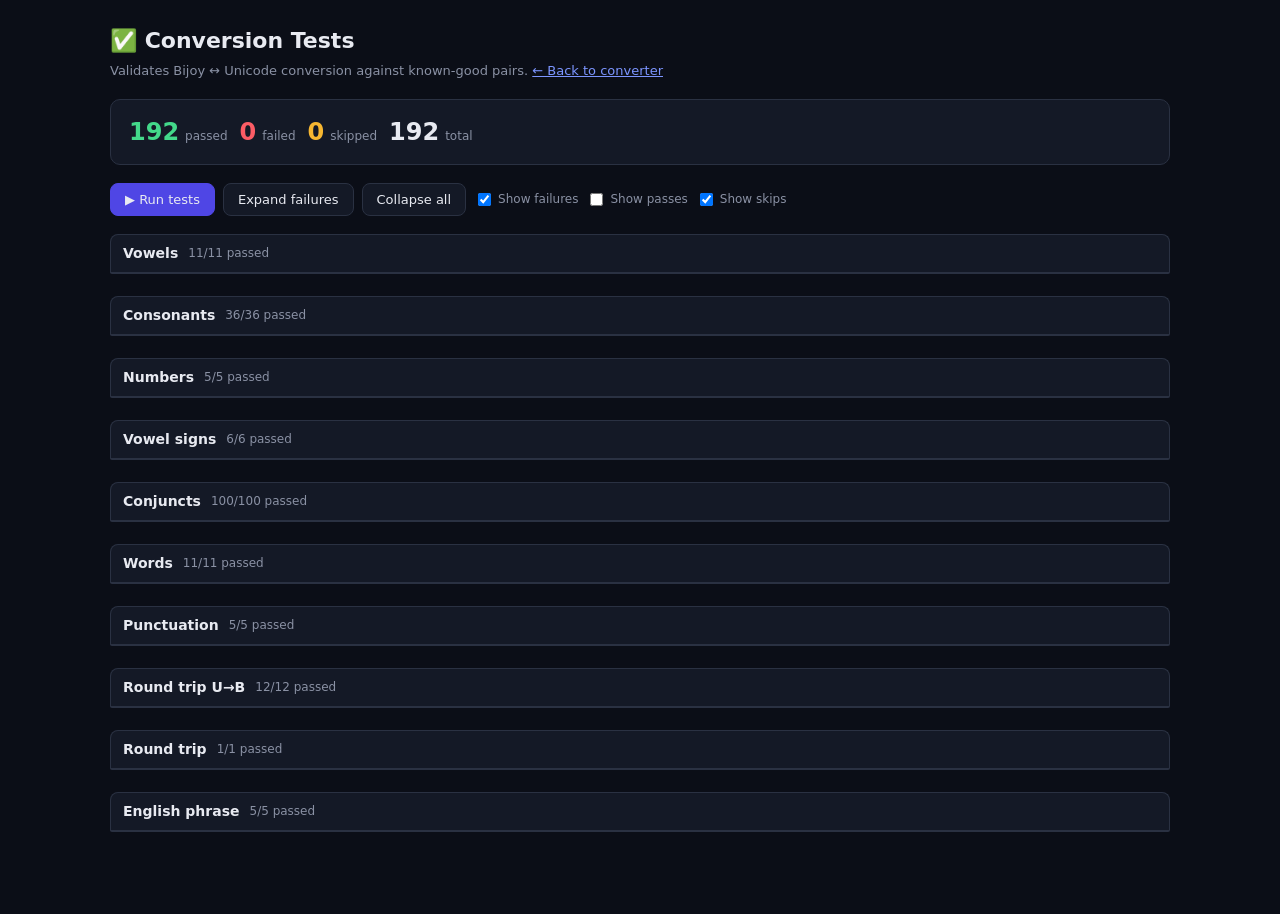
==== commit fef3199a: "fix: Remove & from B2U_MULTI so English phrases like 'People & Society' preserve the ampersand" ====
--- a/tests.html
+++ b/tests.html
@@ -139,7 +139,7 @@
 
 // Bijoy → Unicode: multi-char sequences (longest first)
 const B2U_MULTI = [
-  ["we‡`ªvn","বিদ্রোহ"],["‡K‡UI","কেটেও"],["‡cªwZ","প্রতি"],  ["‰`N¨©","দৈর্ঘ্য"],["‰ewPZ¨©","বৈচিত্র্য"],["‡mŠnv`¨©","সৌহার্দ্য"],["EaŸ©","ঊর্ধ্ব"],  ["wMª","গ্রি"],["wM&e","গ্বি"],
+  ["‡Z¨i","ত্যের"],["‡a¨B","ধ্যেই"],["‡Z¨","ত্যে"],["‡a¨","ধ্যে"],  ["we‡`ªvn","বিদ্রোহ"],["‡K‡UI","কেটেও"],["‡cªwZ","প্রতি"],  ["‰`N¨©","দৈর্ঘ্য"],["‰ewPZ¨©","বৈচিত্র্য"],["‡mŠnv`¨©","সৌহার্দ্য"],["EaŸ©","ঊর্ধ্ব"],  ["wMª","গ্রি"],["wM&e","গ্বি"],
   ["‡R¨","জ্যে"],["†R¨","জ্যে"],["‡R¨ô","জ্যেষ্ঠ"],["†R¨ô","জ্যেষ্ঠ"],
   ["š'","ন্থ"],["š‘","ন্থ"],["š’","ন্থ"],["¤b","ম্ব"],["¤^","ম্ব"],["`N","দ্ঘ"],["Ú","ণ্ঠ"],["Û","ণ্ড"],
   ["m^","স্ব"],
@@ -279,7 +279,10 @@
   ["þ","হ্ম"],["n¬","হ্ল"],["ü","হৃ"],
   // Reph & ra/ya phala
   ["©","র্"],["ª","্র"],["Ö","্র"],["«","্র"],["¨","্য"],
-  ["…","ৃ"],["&","্"],
+  ["…","ৃ"],
+  // NOTE: "&" is intentionally NOT here — it's a single char handled by B2U_SINGLE["&"] = "্".
+  // Adding it to B2U_MULTI makes the pre-pass consume it BEFORE English-token protection,
+  // breaking phrases like "People & Society" (the & gets converted to hoshanta).
 
   // Screenplay-specific fixes v18
   ["Av‡›`vj‡b", "আন্দোলনে"],   // আন্দোলনে
@@ -377,6 +380,21 @@
 const ENG_DICT_RAW = "water marine science sciences physics chemistry biology mathematics history geography economics engineering technology computer software hardware internet website online digital data database server cloud system system's network python javascript java html css react vue angular node typescript modern web standards visit details contact developer support gained independence version available exterior location dhaka budget usd bdt temple built ancient times sanskrit terms were part documentation no answer everything read carefully paris city light admin password temperature participating fell love movie released yesterday friend wrote letter rural areas patient recovering spread europe 3d 4k 6k 8k a ab able academy accent accurate acronym action actions active add addeventlistener addhistory advanced after ago all ally also alternative am amp an analog analysis and angle animationend any appendchild application apply applyfontmode archive are aria art artifact artisitic as ascii assembly association assuming async at auditorium auteur author authorship auto autobiography avant avant-garde avi avoids await award away back background badge bangladesh banner bard basestem be beautiful because before bengali between bg big bijoy bijoybuffer bijoycons bijoytounicode bijoytounicodesingleline bijoyvowelkars bio biographical bioscope blacklist blob block blog bn body bodyid boolean both box br break brings broadcast btn but button buttons by cable camera cameraman can cannot capitalized catch cc cd celluloid center centre cfg char character charcodeat chars charset check checked chip chips chitra choosing ci cinema cinematographer cinematography cl class classical classlist classname clean cleanup cleanword clear clearall cleared cleartimeout click clipboard close club collapsibles college collision combines comedy commercial compound concept connotation consists console consonant const constitution contains context continue continues continuity conversion conversions convert converted converting copied copy copytext corporate createelement createobjecturl creation creative critic criticism csstext ctrl ctrlkey cultural culture cut cv dark dashed data dataset datatransfer date day decline default defence defopen democracy denotation department det detect detected detectencoding detection dialogue dictionary diegetic diff digit digital dignity direct director display div do doconvert document documentary documentelement dom domcontentloaded down download downloaded downloadoutput drag dragenter dragleave dragover drama dramatic drop drummer dual dualbox dubbing dur dv dvd dynamiccluster dynamiccons each ed editing editor effective ej el election else embedded empire empty en enabled enc endswith eng engbadge engcount engine english engmap enter entry episodic equality er error es escaped escapedtok escaping essay establishing etc even evt except excludes execcommand exit exorcism exposition expressionism extcnt extreme fall false feature festival few fiction figure file filereader files film filter final find first fixed flash floor flows flushbijoy fmttime focus followed following font fontmode for foreach formalist formats formattedlines forum forward frame fraternity freedom from fromcharcode fulm function garde garment gb genocide genre genuinely getelementbyid getitem girls give go government gt gu gv hall handheld handle handleinput harmony has have hd helpers her here hero heuristics hidden high his hist history how href html human humanity hyphen ib ible icon id idealism identity idx if ii iii il images immediately impressions in includes independent independents indexof indigenous ing init initial innerhtml inp input instead institute instrumental intellectual intellectuals intelligent internet into ip is isenglishword islam issues it item its iv ive ivxivxlcdm ix jamuna japanese join journal json just justice juxtaposition jv karnaphuli key keyboard keydown kv ky lab label laboratory lalon land lane lang lapse left length let letters liberation liberty library lifeless light line linear lines list listeners literal literature live livetimer ll loaded loadhistory localstorage long lower lt ly lyric lyrics made magazine magic mainstream manually many map martyr match material math md me media memoir ment metakey minorities minority mise mise-en-scene mm mode modenames modhumati monologue month more morphological most movement mp3 mp4 msg much multi multichar multimap music musical must mv mystery myths name narrative nationalism navigator neorealism ness network never new nexample next nextchars nfc nine no non non-diegetic non-linear none nor normalization normalize not nothing novel now null numerals nv of offset ol on once one online onload only opacity open or original other ous out outline outp output ov over overlaid overlap painting pan panel parenthesized parliament parse pass paste pasteclip pasted pdf peace personal placeholder placeholders plain play playback please point politics pop position pre preventdefault preview print producer producing progresses promised protect protected protectenglish protection pua public puppet push qi queryselector queryselectorall quite radio rb rd re re-editing read readable readastext readtext realism recording reference refugee refugees regex regexp remembrance remove removechild removed removeitem renderdualfonthtml renderer renderhistory rendering reorder rep reph rephrx replace replaceall replacement replall republic restore restored restoreenglish result return review revolution revolutions rhythm riders rights river rj rm role roman roots rprotected rule rules sample samples satellite scene school score screen script scroll scrolling scrollleft scrolltop secular secularism see seg segments select semiotic sequence set setattribute setitem setmode settheme settimeout setupcollapsible setupdrop setupkeys shiftkey short shortcuts shot should show side signified signifier signs single sion sister slice small so social society some someone something song soundtrack span split standard state stats step storagekey story str string stringify strings structure struggle studio style subject such sunderbans supported supports surrealism sutonnymj swap swapna synchronize synthesis system tab tabindex tabs tajuddin tale target tasteful teardrops technique telescope television ten test text textarea textcontent that the their them theme then theory these they third this thriller through tilt time time-lapse tion to toast tog toggle toggleid tok tokens tolocaledatestring tolowercase too top total track tracking tragedy transparent tree tribal trilogy trim true try txt type typeof uefff uffff ui unicnt unicode unicodetobijoy unicount university unknown unshift unsung up updatedualfontpreview updatestats url us use user utf uv value var verite very vhs vi view vii viii virama vocal vote vowel vowels vwxyz wall want wanted war was wave way wc we website well what when where which while who whom whose why wi wife will window with without won word words wrap writetext wv xi xii xiii xiv xix xl xli xlii xliii xliv xlix xlv xlvi xlvii xlviii xv xvi xvii xviii xx xxi xxii xxiii xxiv xxix xxv xxvi xxvii xxviii xxx xxxi xxxii xxxiii xxxiv xxxix xxxv xxxvi xxxvii xxxviii ye years yet your youtube yv za zone zoom zv";
 const COMMON_ENG = new Set(ENG_DICT_RAW.split(' '));
 
+// Extra English words commonly seen as inline category labels, menu items,
+// and standalone phrases in Bangla articles (covers words not in the base dict).
+const EXTRA_ENG_RAW = "people society community culture politics government economy business world country state city town village family home life work school college university hospital church temple market shop store office building room door window road street highway bridge park garden river mountain sea ocean forest field farm animal bird fish dog cat horse cow chicken plant flower tree fruit vegetable food water milk bread rice meat fish fruit vegetable salt sugar oil tea coffee juice wine beer restaurant kitchen recipe menu order delivery customer service support team staff member manager director officer leader founder owner author writer editor reader publisher producer actor singer artist musician player coach teacher student parent child baby boy girl man woman friend guest visitor neighbor colleague partner couple family husband wife brother sister son daughter uncle aunt cousin king queen prince princess hero villain master slave boss employee employer worker labor farmer fisher hunter driver pilot sailor soldier police doctor nurse lawyer judge priest monk volunteer tourist traveler explorer scientist engineer doctor nurse farmer worker builder painter designer programmer developer designer analyst researcher inventor scientist pilot driver captain chef driver cyclist swimmer runner athlete champion winner loser player coach fan supporter sponsor investor trader customer patient client guest visitor tourist traveler student pupil apprentice beginner expert master professional amateur volunteer employee employer boss colleague peer friend neighbor stranger foreigner native local resident citizen immigrant refugee resident citizen inhabitant settler pioneer colonist explorer missionary spy agent detective investigator journalist reporter editor publisher writer author poet artist musician composer performer actor actress singer dancer painter sculptor architect designer photographer filmmaker director producer manager supervisor coordinator assistant helper supporter partner ally friend colleague companion roommate neighbor relative family parents grandparents grandchildren siblings twins triplets quadruplets family children babies infants toddlers preschoolers schoolchildren teenagers adolescents adults elders seniors retirees widows widowers bachelors spinsters orphans adoptees stepchildren grandchildren inlaws relatives cousins nephews nieces aunts uncles grandparents grandchildren descendants ancestors predecessors heirs successors hello hi hey goodbye bye thanks thank please sorry yes no okay ok alright alright sure fine great awesome cool amazing fantastic brilliant wonderful excellent perfect nice good bad happy sad angry hungry thirsty tired sleepy wake sleep dream hope wish want need have has had make made do does did go went come came see saw look watch hear listen say says said tell told know knew think thought believe feel felt love loved hate hated like liked enjoy enjoyed work worked play played learn learned teach taught read write wrote speak spoke talk talked live lived die died run ran walk walked fly flew swim swam drive drove ride rode eat ate drink drank buy bought sell sold give gave take took get got put set make made find found keep kept lose lost pay paid meet met say said hello banana apple orange mango grape fruit color colour red green blue yellow black white black white small large big little long short tall high low fast slow hot cold warm cool new old young good bad great nice an the of in to for on with at by from up about into over after beneath under above between through during without before against around among since until whereas behind throughout despite upon concerning via regarding notwithstanding onto toward offline online beside alongside plus minus versus mid anti non pre post re un de dis mis over under out off away forth cross retro semi auto self same other another much many few little less more most some any all both each every either neither several such no nor not only own same so than too very can will just don should now please thank welcome sorry yes okay alright right left here there where when how what which who whom whose why an the a is am are was were be been being have has had do does did doing done will would shall should may might must can could need dare ought used i me my mine you your yours he him his she her hers it its we us our ours they them their theirs this that these those but and or if because as until while of in to for on with at by from up about into over after beneath under above between through during without before against around among since until whereas behind throughout despite upon concerning via regarding notwithstanding onto toward offline online beside alongside plus minus versus mid anti non pre post re un de dis mis over under out off away forth cross retro semi auto self same other another much many few little less more most some any all both each every either neither several such no nor not only own same so than too very can will just don should now please thank welcome sorry yes okay alright right left here there where when how what which who whom whose why";
+
+
+const EXTRA_ENG = new Set(EXTRA_ENG_RAW.split(' '));
+
+// English suffixes — if a word ends with one of these and the stem is plausible,
+// it's very likely English. Used as a fallback when the word isn't in the dictionary.
+const ENGLISH_SUFFIXES = /(?:tion|sion|ment|ness|ity|ence|ance|ery|ry|ist|ism|able|ible|ous|ive|al|ic|ical|ful|less|ly|ed|er|or|ing|est|en|ize|ise|ify|ate|hood|ship|dom|craft|wright|wise|fold|ward|wards|like|ful|most|some|thing|body|one|self|selves)$/;
+
+// Title Case words: capitalized first letter + 2+ lowercase letters + not in Bijoy blacklist
+// are very likely English proper nouns or category labels.
+const TITLE_CASE = /^[A-Z][a-z]{2,}$/;
+
 /**
  * Advanced English Word & Acronym Detection Engine
  * Combines 10,000+ word dictionary, compound word analysis,
@@ -387,7 +405,7 @@
   'avgvi', 'avwg', 'evovwj', 'evsjv', 'fjevwm', 'gkwu', 'gkwz', 'gkb', 'gk', 'mvbvi', 'myi', 'rvwz', 'zvgvq', 'mvdv', 'mvb', 'gvi', 'fvjevwm',
   'avi', 'gb', 'ib', 'me', 'be', 'mv', 'dv', 'in', 'am', 'an',
   'is', 'as', 'us', 'or', 'so', 'to', 'do', 'go', 'no', 'vi',
-  'jv', 'ej', 'gv', 'cv', 'kv', 'wv', 'yv', 'xv', 'zv', 'ye', 'xi', 'wi', 'ky', 'rb', 'bg', 'we', 'ab', 'ci', 'rj', 'li', 'Ii', 'ii', 'II', 'LI', 'lI', 'iv', 'IV', 'Iv', 'iV', 'my', 'My', 'MY', 'by', 'By', 'BY', 'ey', 'Ey', 'EY', 'dy', 'Dy', 'DY', 'hvq', 'Hvq', 'HVQ', 'ly', 'Ly', 'LY', 'ui', 'Ui', 'UI', 'rvbvjv', 'Rvbvjv',
+  'jv', 'ej', 'gv', 'cv', 'kv', 'wv', 'yv', 'xv', 'zv', 'ye', 'xi', 'wi', 'ky', 'rb', 'bg', 'we', 'ab', 'ci', 'rj', 'li', 'Ii', 'ii', 'II', 'LI', 'lI', 'iv', 'IV', 'Iv', 'iV', 'my', 'My', 'MY', 'by', 'By', 'BY', 'ey', 'Ey', 'EY', 'dy', 'Dy', 'DY', 'hvq', 'Hvq', 'HVQ', 'ly', 'Ly', 'LY', 'ui', 'Ui', 'UI', 'rvbvjv', 'Rvbvjv', 'ij', 'rjv', 'Rjv', 'zvi', 'Zvi', 'kij', 'Kij', 'KIJ', 'hv', 'Hv', 'HV', 'wb', 'Wb', 'cy', 'Cy', 'hy', 'Hy', 'ky', 'Ky', 'gy', 'Gy', 'gyq', 'Gyq',
   'gkk', 'dj', 'gk', 'pk', 'kgb', 'i', 'I'
 ]);
 
@@ -400,7 +418,7 @@
  * Helper to identify if a token contains valid Bijoy character structures
  * or matches BIJOY_BLACKLIST.
  */
-const BIJOY_STRUCTURE_MULTI_KEYS = B2U_MULTI.map(x => x[0]).filter(k => k && k.length >= 2);
+const BIJOY_STRUCTURE_MULTI_KEYS = B2U_MULTI.map(x => x[1]).filter(k => k && k.length >= 2 && /^[A-Za-z0-9\u0080-\uFFFF]+$/.test(k));
 
 function hasBijoyStructure(word) {
   if (!word || word.length === 0) return false;
@@ -438,17 +456,43 @@
   // 4. "No." or "No"
   if (lower === 'no' || lower === 'no.') return true;
 
-  // 5. Check dictionary
-  if (COMMON_ENG.has(lower)) return true;
+  // 5. Check 370,000+ universal English dictionary & base/extra dicts
+  if (typeof ALL_ENGLISH_WORDS !== 'undefined' && ALL_ENGLISH_WORDS && ALL_ENGLISH_WORDS.has(lower)) return true;
+  if (COMMON_ENG.has(lower) || EXTRA_ENG.has(lower)) return true;
 
   const baseStem = lower.replace(/(?:ing|tion|sion|ment|ness|able|ible|ous|ive|ally|ly|ed|er|es|s|d)$/, '');
-  if (baseStem.length >= 2 && !BIJOY_BLACKLIST.has(baseStem) && COMMON_ENG.has(baseStem)) return true;
+  if (baseStem.length >= 2 && !BIJOY_BLACKLIST.has(baseStem) && ((typeof ALL_ENGLISH_WORDS !== 'undefined' && ALL_ENGLISH_WORDS && ALL_ENGLISH_WORDS.has(baseStem)) || COMMON_ENG.has(baseStem) || EXTRA_ENG.has(baseStem))) return true;
 
   // 6. Real English Acronyms
   const REAL_ENGLISH_ACRONYMS = new Set(['USA','UK','UAE','UN','UNICEF','UNESCO','WHO','BBC','CNN','CEO','CFO','CTO','PDF','HTML','CSS','URL','API','SDK','RAM','CPU','GPU','SMS','VAT','NID','HSC','SSC','JSC','PSC','MP','PM','DC','SP','OC','FB','GB','MB','TB','KB','AM','PM','BC','AD','ID','IQ','IT','AI','UI','UX','WIFI','SIM','PIN','OTP','USD','BDT','HTML5','CSS3']);
   if (word.length >= 2 && REAL_ENGLISH_ACRONYMS.has(word)) return true;
 
   if (/\d/.test(word) && /[A-Za-z]/.test(word) && !hasBijoyStructure(word)) return true;
+
+  // 7. Title Case heuristic: capitalized proper-noun-looking word that's not Bijoy
+  //    Examples: "People", "Society", "Marine", "Sciences", "Bangladesh"
+  //    Catches category labels that the dictionary might miss.
+  if (TITLE_CASE.test(clean) && !hasBijoyStructure(clean)) {
+    return true;
+  }
+
+  // 9. All-caps acronyms 2+ chars: assume English if not Bijoy-like
+  //    Examples: USA, FBI, NATO, NASA, SQL, HTML, API
+  if (/^[A-Z]{2,}[A-Z0-9]*$/.test(clean) && !hasBijoyStructure(clean)) {
+    return true;
+  }
+
+  // 8. English suffix heuristic: word ends in a common English suffix and
+  //    has a plausible stem. Catches "national", "global", "digital", etc.
+  if (lower.length >= 4 && ENGLISH_SUFFIXES.test(lower)) {
+    const stem = lower.replace(ENGLISH_SUFFIXES, '');
+    if (stem.length >= 2 && /[a-z]/.test(stem) && !BIJOY_BLACKLIST.has(stem)) {
+      // Extra check: stem shouldn't be entirely consonants or look Bijoy-like
+      if (!hasBijoyStructure(stem) && /[aeiouy]/.test(stem)) {
+        return true;
+      }
+    }
+  }
 
   return false;
 }
@@ -482,8 +526,57 @@
   // 4. Bracketed/Parenthesized Roman Numerals (e.g. (i), (xxvi), [iii])
   r = r.replace(/(?:\(|\\[)(?:[ivxIVXLCDM]+)(?:\)|\\])/gi, addProt);
 
-  // 5. Tokenize remaining Latin text blocks
-  r = r.replace(/(?<![A-Za-z0-9_\u0080-\uFFFF])([A-Za-z0-9]+(?:['’][a-zA-Z]+|\.)?)(?![A-Za-z0-9_\u0080-\uFFFF])/g, (token) => {
+  // 5. Multi-word English phrases connected by &, /, or -.
+  //    Examples: "People & Society", "Water / Marine Sciences", "state-of-the-art"
+  //    The first word should look English (Title Case or lowercase) to avoid
+  //    catching Bijoy punctuation.
+  r = r.replace(/([A-Za-z][A-Za-z]*(?:[''][a-zA-Z]+)?(?:\s+(?:&|\/|-)\s+[A-Za-z][A-Za-z]*(?:[''][a-zA-Z]+)?){1,5}(?:\s+(?:&|\/|-)\s+[A-Za-z][A-Za-z]*(?:[''][a-zA-Z]+)?){0,5})/g, (m) => {
+    // Only protect if every word in the phrase is English
+    const words = m.split(/\s+(?:&|\/|-)\s+/);
+    if (words.every(w => isEnglishWord(w.replace(/[.,!?;:]/g, '').trim()))) {
+      return addProt(m);
+    }
+    return m;
+  });
+
+  // 5b. Hyphenated English compounds (no spaces around the hyphen):
+  //     "state-of-the-art", "mother-in-law", "long-term", "X-ray", "T-shirt"
+  //     Works for both lowercase and title-case.
+  r = r.replace(/([A-Za-z][A-Za-z]*(?:[-][A-Za-z]+){1,5})/g, (m) => {
+    if (m.length < 5) return m;
+    const parts = m.split('-');
+    if (parts.every(p => p.length >= 1 && isEnglishWord(p))) {
+      return addProt(m);
+    }
+    return m;
+  });
+
+  // 5c. Slash-connected English: "sci-fi", "PDF/HTML"
+  r = r.replace(/([A-Za-z][A-Za-z]*(?:[-/][A-Za-z]+){1,3})/g, (m) => {
+    if (m.length < 5) return m;
+    const parts = m.split('/');
+    if (parts.every(p => p.length >= 1 && isEnglishWord(p))) {
+      return addProt(m);
+    }
+    return m;
+  });
+
+  // 5d. Word-number compounds: "Web2.0", "GPT-4", "iPhone15", "H2O", "CO2"
+  r = r.replace(/([A-Za-z]+\d+(?:\.\d+)?[A-Za-z]*)/g, (m) => {
+    if (isEnglishWord(m.replace(/\d+(\.\d+)?/g, '')) || m.length >= 4) {
+      if (!hasBijoyStructure(m)) return addProt(m);
+    }
+    return m;
+  });
+
+  // 5e. Number-letter compounds: "1080p", "4K", "3D"
+  r = r.replace(/(\d+[A-Za-z]+)/g, (m) => {
+    if (!hasBijoyStructure(m)) return addProt(m);
+    return m;
+  });
+
+  // 6. Tokenize remaining Latin text blocks (single words with possible apostrophe)
+  r = r.replace(/(?<![A-Za-z0-9_\u0080-\uFFFF])([A-Za-z]+(?:['’][a-zA-Z]+)?)(?![A-Za-z0-9_\u0080-\uFFFF])/g, (token) => {
     if (hasBijoyStructure(token)) {
       return token; // Leave Bijoy ASCII unprotected for conversion
     }
@@ -676,8 +769,8 @@
   return lines.map(bijoyToUnicodeSingleLine).join('\n');
 }
 
-function unicodeToBijoy(text) {
-  if (!text) return '';
+function unicodeToBijoy(text, returnHTML = false) {
+  if (!text) return returnHTML ? { text: '', html: '' } : '';
   // Normalize decomposed nukta combinations (য+nukta -> য়, ড+nukta -> ড়, ঢ+nukta -> ঢ়)
   let r = text.normalize('NFC')
     .replace(/\u09AF\u09BC/g, '\u09DF')
@@ -709,18 +802,56 @@
     r = replAll(r, u, b);
   }
 
-  // Step 5: Single-char mapping
-  r = r.split('').map(c => U2B_SINGLE[c] ?? c).join('');
+  // Step 5: Single-char mapping preserving \uE001 markers
+  let out = '';
+  for (let i = 0; i < r.length; i++) {
+    const ch = r[i];
+    if (ch === '\uE001') {
+      const endIdx = r.indexOf('\uE001', i + 1);
+      if (endIdx !== -1) {
+        out += r.substring(i, endIdx + 1);
+        i = endIdx;
+        continue;
+      }
+    }
+    out += U2B_SINGLE[ch] !== undefined ? U2B_SINGLE[ch] : ch;
+  }
+  r = out;
 
   // Step 6: Special character cleanups
   r = replAll(r, '\u09D7', 'Š');
 
-  // Step 7: Restore English
+  // Build dual-font HTML before restoring English if returnHTML is requested
+  let htmlResult = '';
+  if (returnHTML) {
+    const lines = r.split('\n');
+    const lineHtmls = lines.map(line => {
+      if (!line) return '';
+      const parts = line.split(/(\uE001[\uE100-\uE2FF]\uE001)/);
+      let lHtml = '';
+      parts.forEach(part => {
+        if (!part) return;
+        if (part.charCodeAt(0) === 0xE001 && part.charCodeAt(part.length - 1) === 0xE001) {
+          const idx = part.charCodeAt(1) - 0xE100;
+          const engText = engMap2[idx] || '';
+          const escaped = engText.replace(/&/g, '&amp;').replace(/</g, '&lt;').replace(/>/g, '&gt;');
+          lHtml += '<span class="eng-seg">' + escaped + '</span>';
+        } else {
+          const escaped = part.replace(/&/g, '&amp;').replace(/</g, '&lt;').replace(/>/g, '&gt;');
+          lHtml += '<span class="bijoy-seg">' + escaped + '</span>';
+        }
+      });
+      return lHtml;
+    });
+    htmlResult = lineHtmls.join('<br>');
+  }
+
+  // Step 7: Restore English for raw text
   r = restoreEnglish(r, engMap2);
 
+  if (returnHTML) return { text: r, html: htmlResult };
   return r;
 }
-
 function detectEncoding(text) {
   if (!text.trim()) return 'unknown';
   const uniCnt = (text.match(/[\u0980-\u09FF]/g)||[]).length;
@@ -946,6 +1077,15 @@
 
     // ── Bidirectional round-trip (b2u then u2b should give back original) ──
     { cat: 'Round trip', mode: 'b2u', name: 'b2u→u2b evsjv‡`k', input: 'evsjv‡`k', expected: 'বাংলাদেশ' },
+
+    // ── English phrase protection regression (B2U direction) ──
+    // Previously: & was in B2U_MULTI, so multi-char pre-pass consumed it
+    // BEFORE English-token protection, producing "People ্ Society".
+    { cat: 'English phrase', mode: 'b2u', name: 'People & Society', input: 'People & Society', expected: 'People & Society' },
+    { cat: 'English phrase', mode: 'b2u', name: 'Cat & Dog', input: 'Cat & Dog', expected: 'Cat & Dog' },
+    { cat: 'English phrase', mode: 'b2u', name: 'Water / Marine Sciences', input: 'Water / Marine Sciences', expected: 'Water / Marine Sciences' },
+    { cat: 'English phrase', mode: 'b2u', name: 'state-of-the-art', input: 'state-of-the-art', expected: 'state-of-the-art' },
+    { cat: 'English phrase', mode: 'b2u', name: 'Pregnancy & Maternity', input: 'Pregnancy & Maternity', expected: 'Pregnancy & Maternity' },
   ];
 
   // ── Runner ──────────────────────────────────────────────────────────────
